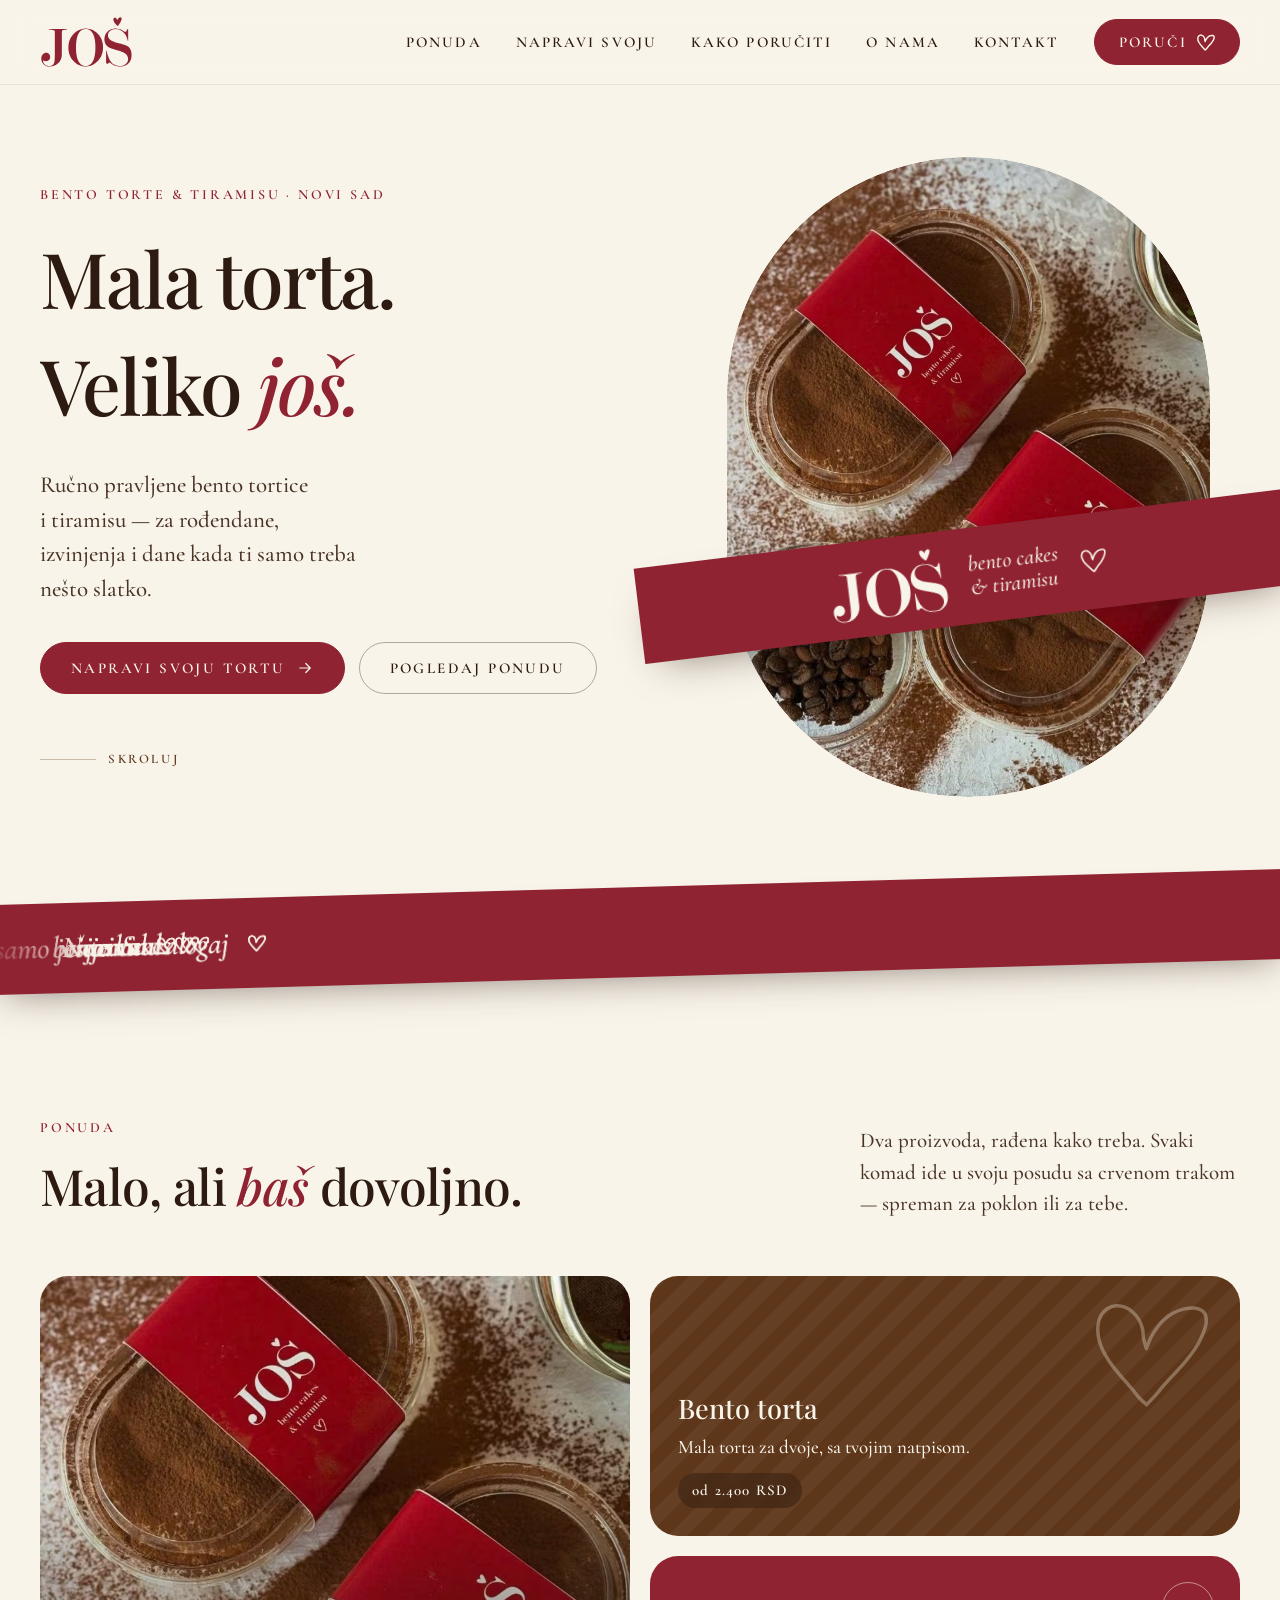
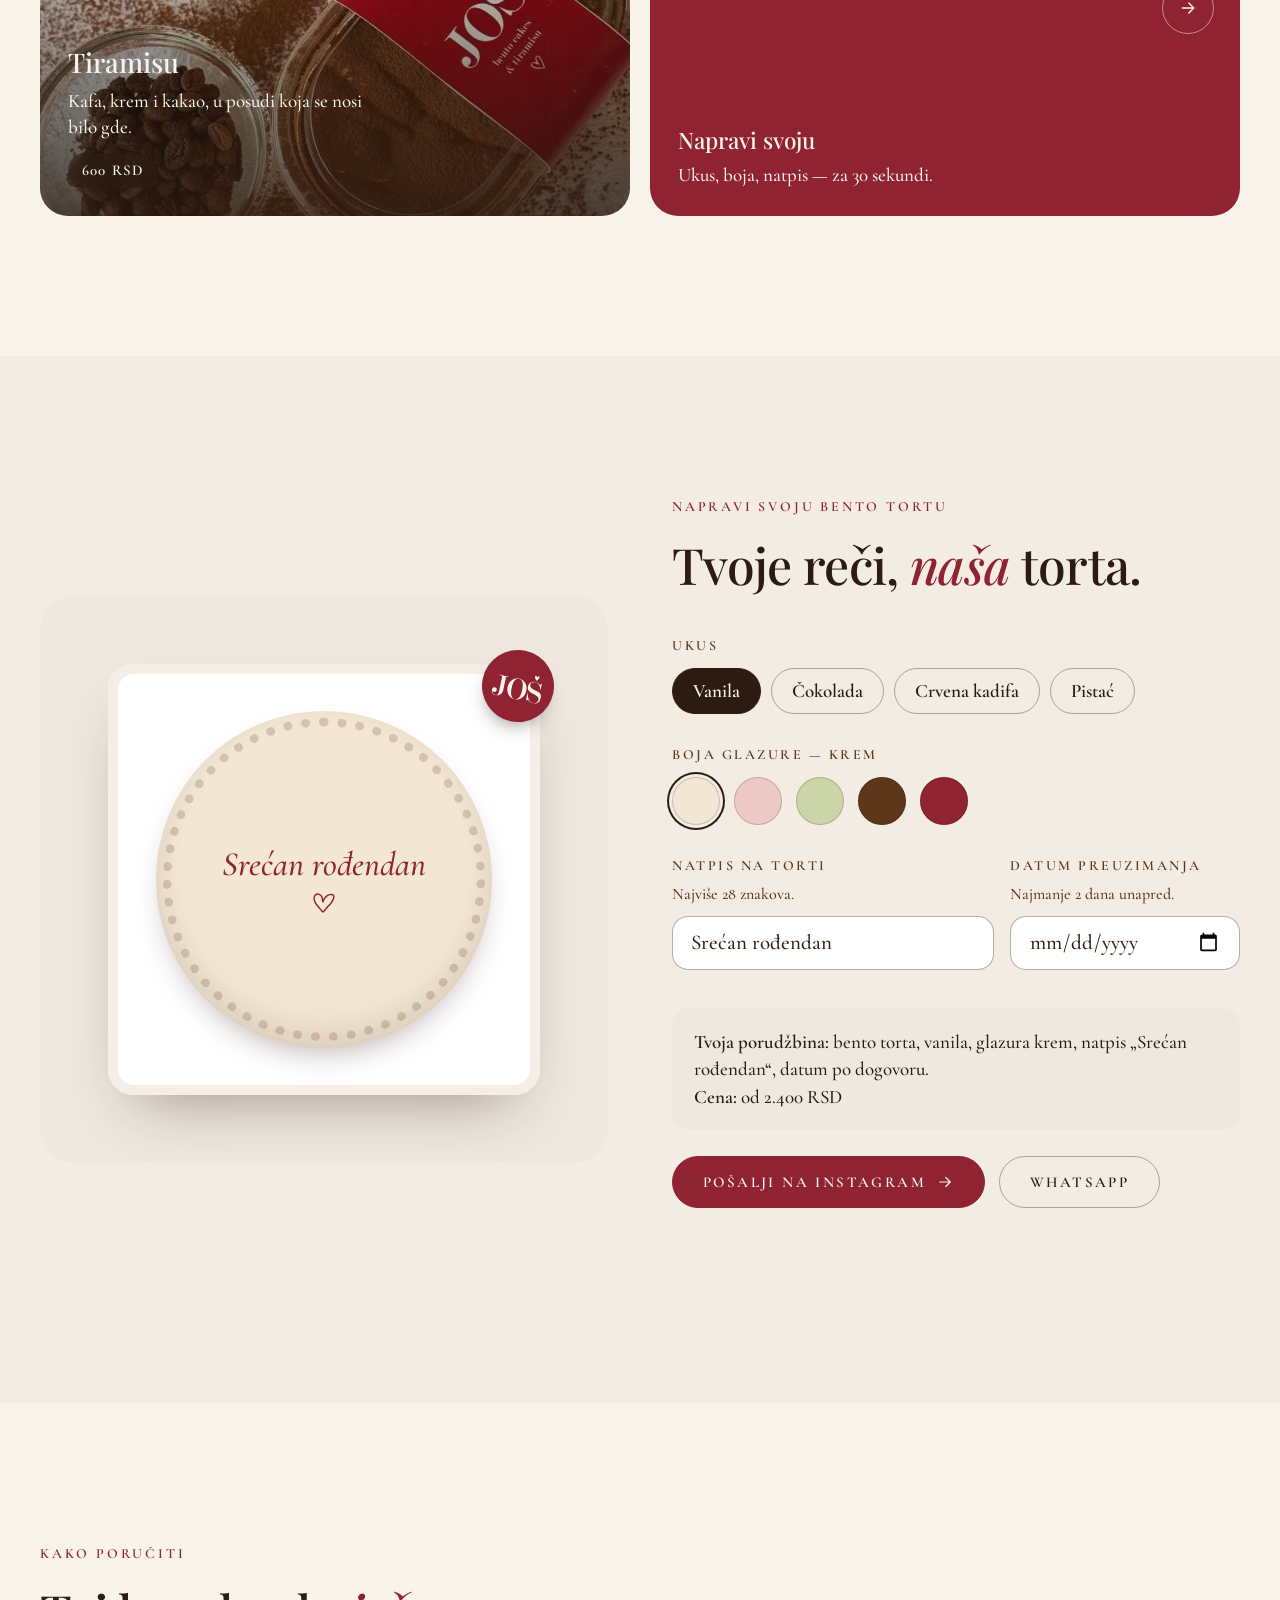
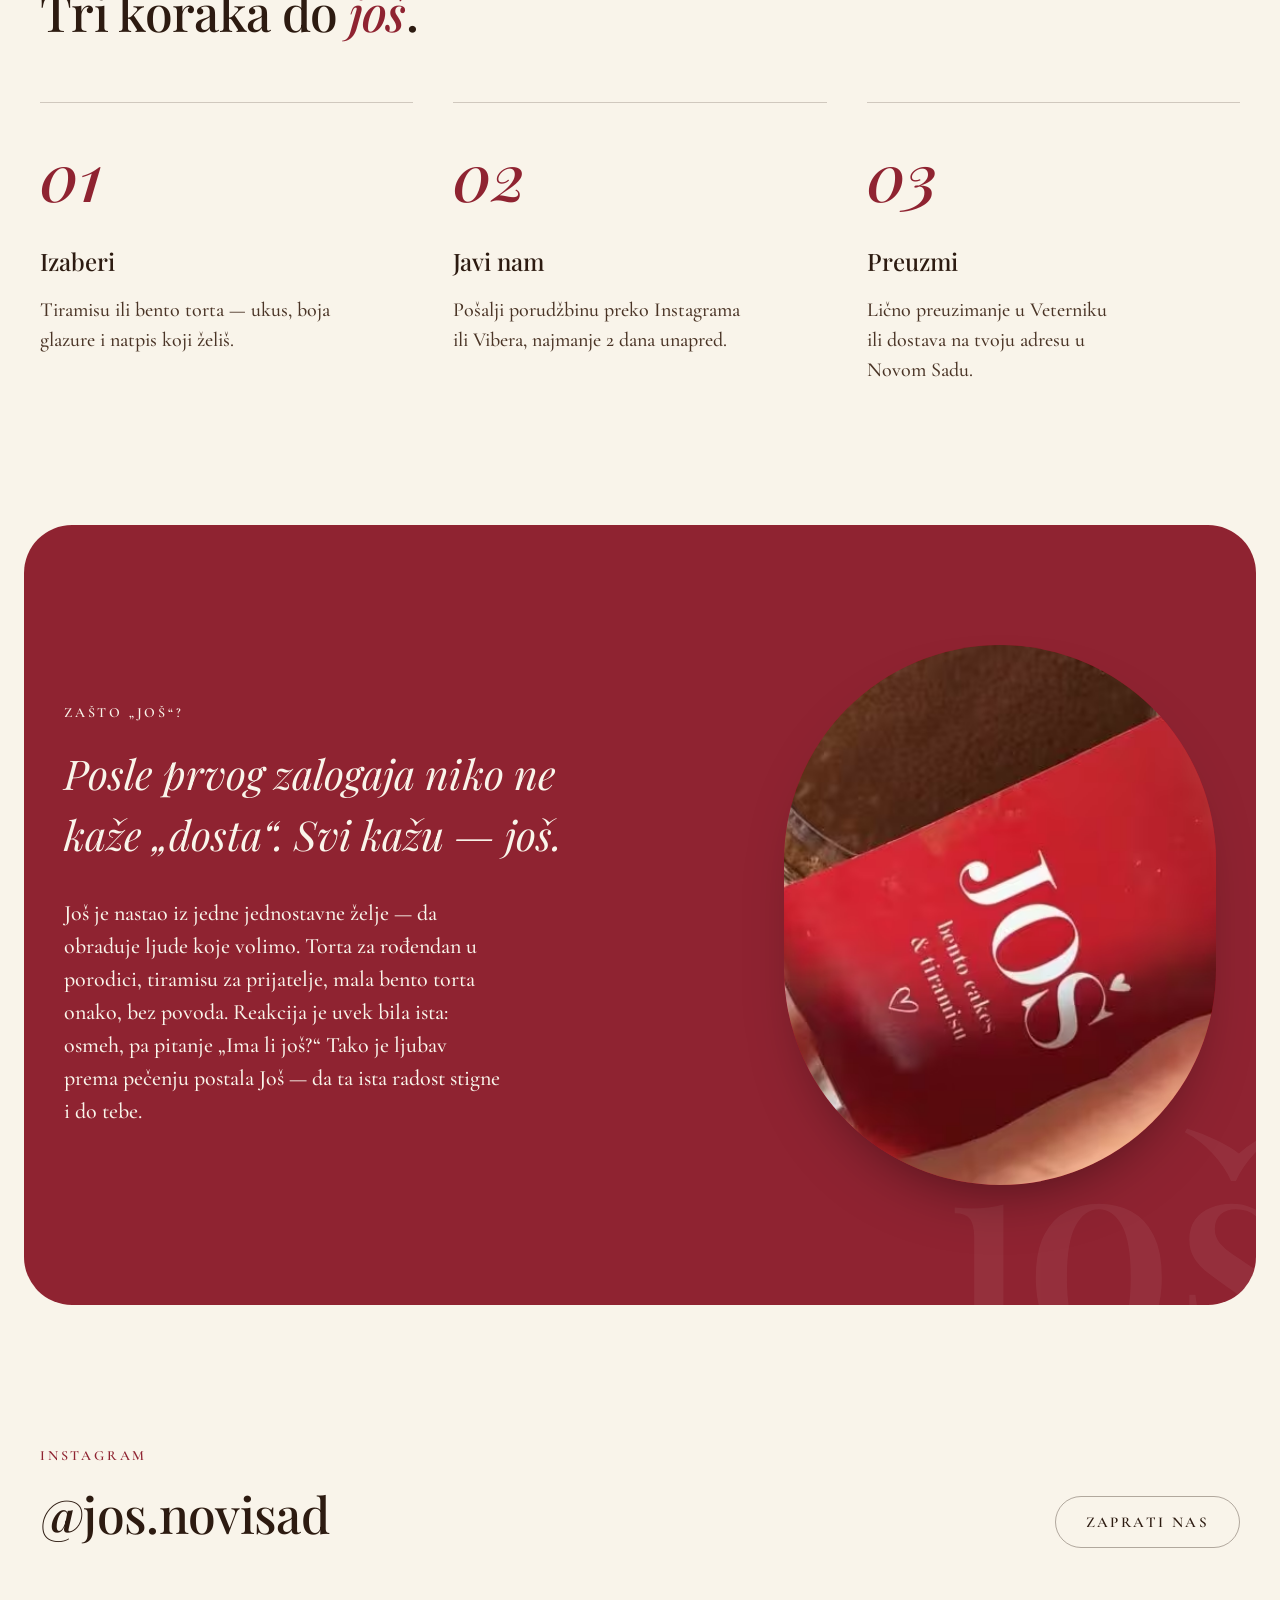
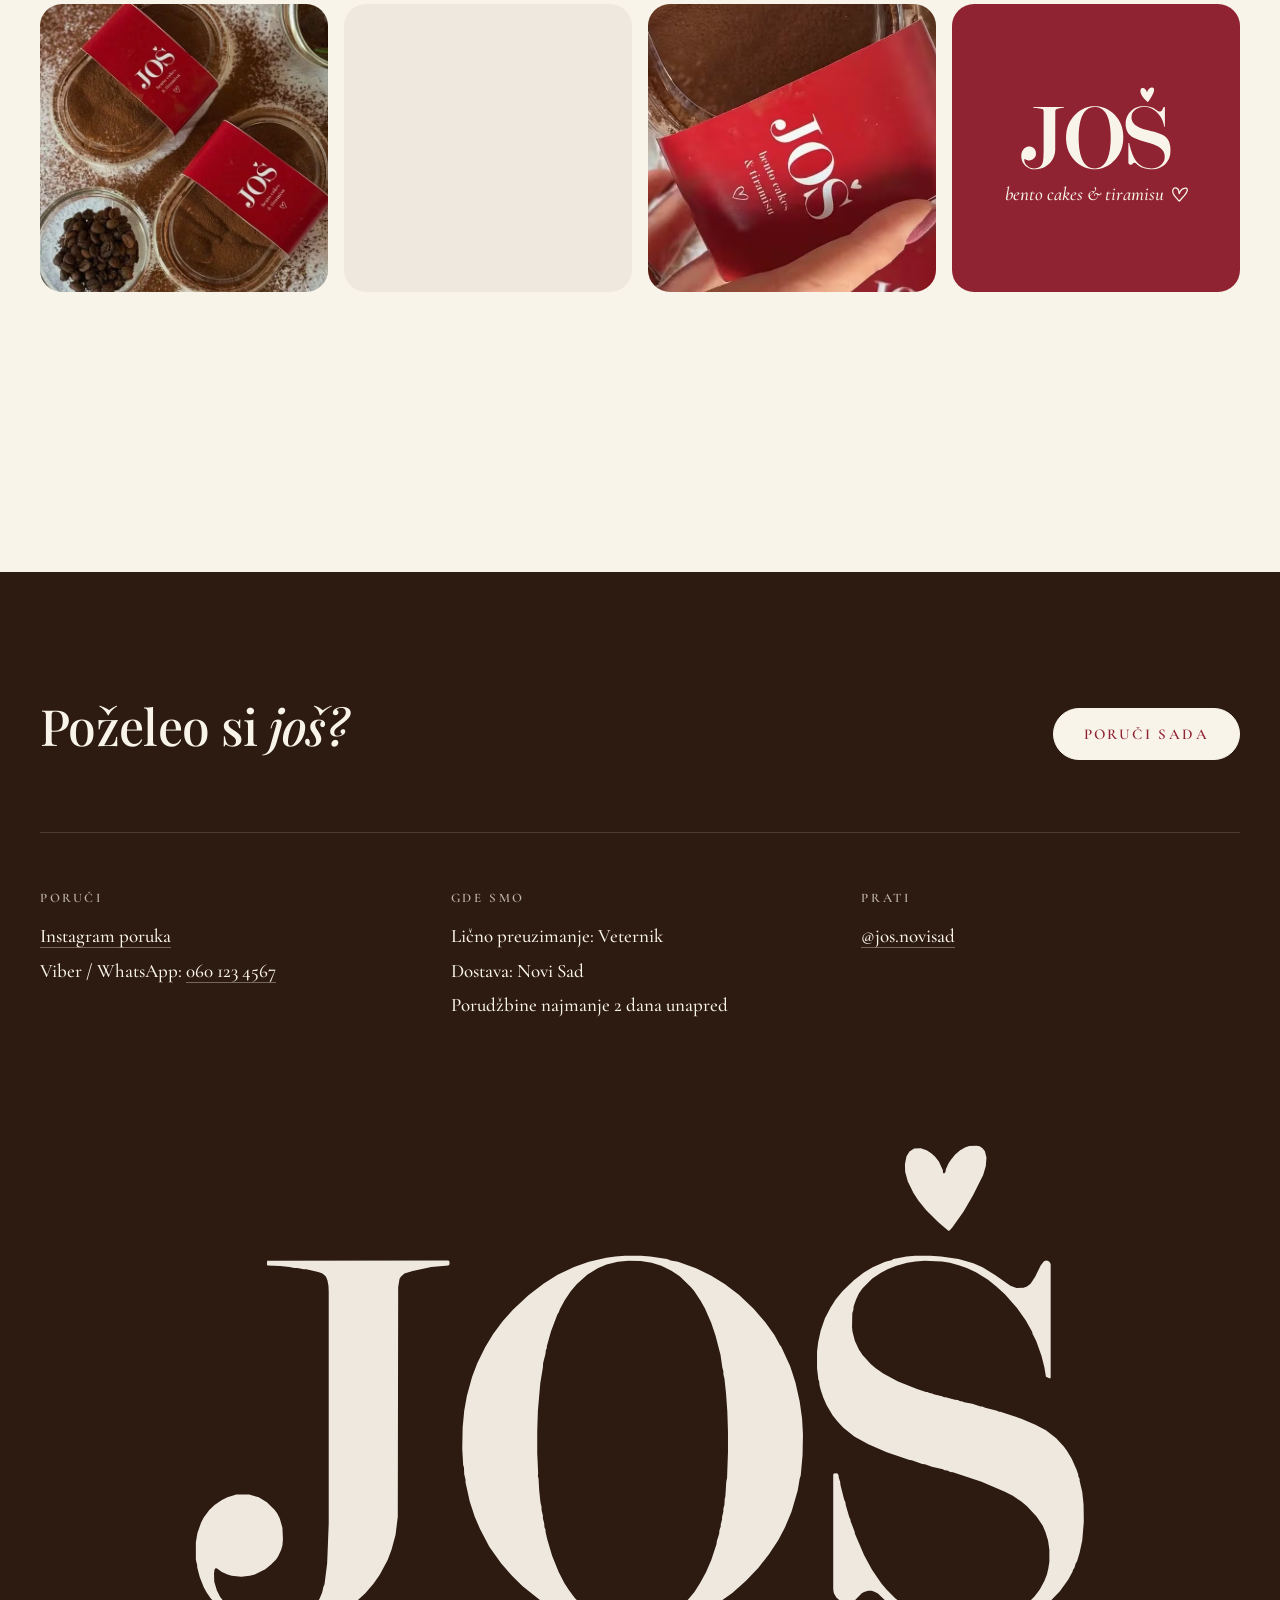
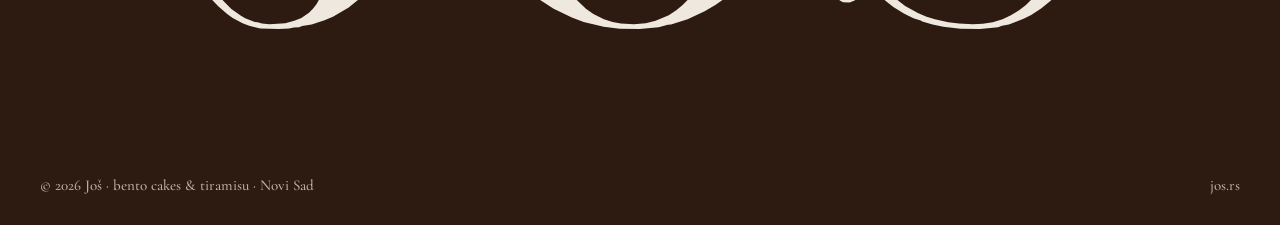
==== index.html @ a7c918ec "initial commit" ====
<!doctype html>
<html lang="sr-Latn">
<head>
<meta charset="utf-8">
<meta http-equiv="Content-Security-Policy" content="default-src 'self'; script-src 'self' 'sha256-GbF13GXVPU5G7HocwygajIL7QW5yQ5D3/kUjHyyqxYw='; style-src 'self'; img-src 'self'; font-src 'self'; connect-src 'none'; object-src 'none'; base-uri 'none'; form-action 'self'; require-trusted-types-for 'script'">
<meta name="viewport" content="width=device-width, initial-scale=1">
<meta name="text-scale" content="scale">
<meta name="color-scheme" content="light">
<meta name="referrer" content="strict-origin-when-cross-origin">
<title>Još — bento torte i tiramisu · Veternik, Novi Sad</title>
<meta name="description" content="Ručno pravljene bento torte sa tvojim natpisom i tiramisu u posudi sa crvenom trakom. Lično preuzimanje u Veterniku ili dostava po Novom Sadu. Poruči preko Instagrama.">
<link rel="canonical" href="https://jos.rs/">
<meta name="theme-color" content="#8F2331">

<meta property="og:type" content="website">
<meta property="og:locale" content="sr_RS">
<meta property="og:site_name" content="Još">
<meta property="og:title" content="Još — bento torte i tiramisu">
<meta property="og:description" content="Mala torta. Veliko još. Bento torte sa tvojim natpisom i tiramisu, Veternik i Novi Sad.">
<meta property="og:url" content="https://jos.rs/">
<meta property="og:image" content="https://jos.rs/img/og.jpg">
<meta property="og:image:width" content="1200">
<meta property="og:image:height" content="630">
<meta property="og:image:alt" content="Dva tiramisua u providnim posudama sa crvenom Još trakom, posuti kakaom">
<meta name="twitter:card" content="summary_large_image">

<link rel="icon" href="favicon.svg" type="image/svg+xml">
<link rel="apple-touch-icon" href="img/apple-touch-icon.png">

<link rel="preload" href="fonts/playfair-display-normal-latin.woff2" as="font" type="font/woff2" crossorigin>
<link rel="preload" href="fonts/cormorant-garamond-normal-latin.woff2" as="font" type="font/woff2" crossorigin>
<link rel="stylesheet" href="css/style.css">

<script>
  // Show the intro on the first visit and again once 15 minutes have passed since it was last shown;
  // skip it entirely when the user prefers reduced motion.
  document.documentElement.classList.add('js');
  try {
    const storageKey = 'jos-intro-shown-at';
    const replayAfter = 15 * 60 * 1000;
    const lastShown = Number(localStorage.getItem(storageKey)) || 0;
    if (Date.now() - lastShown > replayAfter && !matchMedia('(prefers-reduced-motion: reduce)').matches) {
      document.documentElement.classList.add('intro');
      localStorage.setItem(storageKey, String(Date.now()));
    }
  } catch (e) {}
</script>
<script src="js/main.js" type="module"></script>

<script type="application/ld+json">
{
  "@context": "https://schema.org",
  "@type": "Bakery",
  "@id": "https://jos.rs/#jos",
  "name": "Još",
  "alternateName": "Još — bento cakes & tiramisu",
  "description": "Ručno pravljene bento torte i tiramisu. Lično preuzimanje u Veterniku ili dostava po Novom Sadu.",
  "url": "https://jos.rs/",
  "logo": "https://jos.rs/img/apple-touch-icon.png",
  "image": "https://jos.rs/img/og.jpg",
  "telephone": "+381601234567",
  "priceRange": "600–2400 RSD",
  "currenciesAccepted": "RSD",
  "address": {
    "@type": "PostalAddress",
    "addressLocality": "Veternik",
    "addressRegion": "Novi Sad",
    "addressCountry": "RS"
  },
  "areaServed": { "@type": "City", "name": "Novi Sad" },
  "sameAs": ["https://www.instagram.com/jos.novisad/"],
  "makesOffer": [
    {
      "@type": "Offer",
      "itemOffered": { "@type": "Product", "name": "Tiramisu" },
      "price": "600",
      "priceCurrency": "RSD"
    },
    {
      "@type": "Offer",
      "itemOffered": { "@type": "Product", "name": "Bento torta sa natpisom" },
      "priceSpecification": { "@type": "PriceSpecification", "minPrice": "2400", "priceCurrency": "RSD" }
    }
  ]
}
</script>
</head>
<body class="page">
<a class="skip-link" href="#content">Preskoči na sadržaj</a>

<svg class="sprite" width="0" height="0" aria-hidden="true" focusable="false">
  <symbol id="heart" viewBox="0 0 482 443">
    <path pathLength="1" d="M218.2 195.3 C216.4 188.8 209.7 169.2 207.2 156.4 C204.7 143.6 206.1 131.0 203.3 118.5 C200.4 106.0 196.2 93.0 189.9 81.6 C183.5 70.1 174.7 58.9 165.0 50.1 C155.4 41.3 143.6 33.4 132.0 28.9 C120.4 24.4 107.3 22.0 95.4 23.0 C83.5 24.0 70.7 28.5 60.7 35.0 C50.6 41.4 41.4 51.2 35.3 61.7 C29.2 72.1 26.0 85.4 24.0 97.8 C22.0 110.3 22.4 123.8 23.6 136.3 C24.8 148.8 27.6 161.0 31.3 172.8 C34.9 184.7 39.9 196.3 45.4 207.6 C51.0 218.9 57.7 229.9 64.7 240.7 C71.7 251.5 79.6 262.0 87.6 272.4 C95.6 282.8 104.2 293.0 112.7 303.1 C121.2 313.2 130.1 323.1 138.6 333.0 C147.2 342.9 155.8 352.6 163.9 362.3 C172.0 372.1 177.8 381.6 187.0 391.4 C196.2 401.2 213.8 416.3 219.2 421.3 C224.8 415.5 242.5 398.0 252.9 386.4 C263.3 374.8 271.7 363.1 281.6 351.6 C291.6 340.0 302.2 328.7 312.6 317.2 C323.1 305.7 333.9 294.4 344.4 282.8 C354.8 271.2 365.4 259.6 375.3 247.8 C385.2 235.9 395.0 224.0 403.8 211.6 C412.7 199.3 421.1 186.8 428.4 173.8 C435.6 160.8 442.2 147.6 447.4 133.8 C452.5 120.0 458.4 104.7 459.2 91.0 C460.0 77.4 459.2 61.5 451.9 51.8 C444.7 42.1 429.6 35.3 415.6 32.8 C401.6 30.3 383.1 33.2 368.0 36.7 C352.9 40.1 337.9 46.4 324.8 53.6 C311.6 60.8 299.9 69.8 289.1 79.7 C278.3 89.6 268.7 101.1 259.8 113.2 C250.8 125.4 242.4 138.8 235.5 152.5 C228.6 166.2 221.1 188.2 218.2 195.3"/>
  </symbol>
  <symbol id="arrow" viewBox="0 0 24 24">
    <path d="M5 12h14M13 6l6 6-6 6" fill="none" stroke="currentColor" stroke-width="1.6" stroke-linecap="round" stroke-linejoin="round"/>
  </symbol>
</svg>

<div class="splash" aria-hidden="true" data-splash>
  <span class="splash__bg"></span>
  <span class="splash__content">
    <span class="splash__logo">
      <span class="splash__letter splash__letter--j"></span>
      <span class="splash__letter splash__letter--o"></span>
      <span class="splash__letter splash__letter--s"></span>
      <span class="splash__letter splash__letter--heart"></span>
    </span>
    <span class="splash__tagline">bento cakes &amp; tiramisu <svg class="splash__heart heart" width="24" height="22"><use href="#heart"/></svg></span>
  </span>
  <span class="splash__hint">Klik za preskok</span>
</div>

<header class="header">
  <div class="header__bar">
    <div class="header__inner container">
      <a class="header__logo" href="#content"><span class="header__logo-mark logo" aria-hidden="true"></span><span class="header__logo-text visually-hidden">Još — početna</span></a>
      <button class="header__toggle icon-btn" type="button" commandfor="menu" command="toggle-popover">
        <svg class="icon-btn__icon" width="22" height="22" viewBox="0 0 24 24" aria-hidden="true"><path d="M4 8h16M4 16h16" fill="none" stroke="currentColor" stroke-width="1.6" stroke-linecap="round"/></svg>
        <span class="icon-btn__label visually-hidden">Meni</span>
      </button>
      <nav class="header__nav" id="menu" popover>
        <button class="header__close icon-btn" type="button" commandfor="menu" command="hide-popover">
          <svg class="icon-btn__icon" width="22" height="22" viewBox="0 0 24 24" aria-hidden="true"><path d="M6 6l12 12M18 6L6 18" fill="none" stroke="currentColor" stroke-width="1.6" stroke-linecap="round"/></svg>
          <span class="icon-btn__label visually-hidden">Zatvori meni</span>
        </button>
        <ul class="header__list">
          <li class="header__item"><a class="header__link" href="#ponuda">Ponuda</a></li>
          <li class="header__item"><a class="header__link" href="#napravi">Napravi svoju</a></li>
          <li class="header__item"><a class="header__link" href="#kako">Kako poručiti</a></li>
          <li class="header__item"><a class="header__link" href="#prica">O nama</a></li>
          <li class="header__item"><a class="header__link" href="#kontakt">Kontakt</a></li>
        </ul>
        <a class="header__cta btn btn--small" href="#napravi">Poruči <svg class="btn__icon heart" width="18" height="17" aria-hidden="true"><use href="#heart"/></svg></a>
      </nav>
    </div>
  </div>
</header>

<main class="main" id="content" tabindex="-1">
  <section class="hero container">
    <div class="hero__text">
      <p class="hero__eyebrow eyebrow">Bento torte &amp; tiramisu · Novi Sad</p>
      <h1 class="hero__title">
        <span class="hero__line"><span class="hero__line-inner">Mala torta.</span></span>
        <span class="hero__line"><span class="hero__line-inner">Veliko <em class="hero__accent">još.</em></span></span>
      </h1>
      <p class="hero__lead">Ručno pravljene bento tortice i tiramisu — za rođendane, izvinjenja i dane kada ti samo treba nešto slatko.</p>
      <div class="hero__actions">
        <a class="hero__btn btn" href="#napravi">Napravi svoju tortu <svg class="btn__icon btn__icon--arrow" width="18" height="18" aria-hidden="true"><use href="#arrow"/></svg></a>
        <a class="hero__btn btn btn--ghost" href="#ponuda">Pogledaj ponudu</a>
      </div>
      <div class="hero__scroll" aria-hidden="true"><i class="hero__scroll-line"></i>Skroluj</div>
    </div>
    <div class="hero__media">
      <div class="hero__photo">
        <picture class="hero__picture">
          <source type="image/avif" srcset="img/tiramisu-top-view-600.avif 600w, img/tiramisu-top-view-924.avif 924w" sizes="(width <= 62.5em) 92vw, 560px">
          <source type="image/webp" srcset="img/tiramisu-top-view-600.webp 600w, img/tiramisu-top-view-924.webp 924w" sizes="(width <= 62.5em) 92vw, 560px">
          <img class="hero__img" src="img/tiramisu-top-view-924.jpg" width="924" height="1238" fetchpriority="high" alt="Dva tiramisua u providnim posudama sa crvenom Još trakom, posuti kakaom, pored činije sa zrnima kafe">
        </picture>
      </div>
      <div class="hero__sleeve" aria-hidden="true">
        <span class="hero__sleeve-logo logo"></span>
        <span class="hero__sleeve-tag">bento cakes<br>&amp; tiramisu</span>
        <svg class="hero__sleeve-heart heart" width="26" height="24"><use href="#heart"/></svg>
      </div>
    </div>
  </section>

  <div class="marquee" aria-hidden="true">
    <div class="marquee__track">
      <span class="marquee__item"><span class="marquee__text">bento cakes</span><svg class="marquee__heart heart"><use href="#heart"/></svg></span>
      <span class="marquee__item"><span class="marquee__text">tiramisu</span><svg class="marquee__heart heart"><use href="#heart"/></svg></span>
      <span class="marquee__item"><span class="marquee__text">Novi Sad</span><svg class="marquee__heart heart"><use href="#heart"/></svg></span>
      <span class="marquee__item"><span class="marquee__text">samo još jedan zalogaj</span><svg class="marquee__heart heart"><use href="#heart"/></svg></span>
      <span class="marquee__item"><span class="marquee__text">jos.rs</span><svg class="marquee__heart heart"><use href="#heart"/></svg></span>
      <span class="marquee__item"><span class="marquee__text">bento cakes</span><svg class="marquee__heart heart"><use href="#heart"/></svg></span>
      <span class="marquee__item"><span class="marquee__text">tiramisu</span><svg class="marquee__heart heart"><use href="#heart"/></svg></span>
      <span class="marquee__item"><span class="marquee__text">Novi Sad</span><svg class="marquee__heart heart"><use href="#heart"/></svg></span>
      <span class="marquee__item"><span class="marquee__text">samo još jedan zalogaj</span><svg class="marquee__heart heart"><use href="#heart"/></svg></span>
      <span class="marquee__item"><span class="marquee__text">jos.rs</span><svg class="marquee__heart heart"><use href="#heart"/></svg></span>
    </div>
  </div>

  <section class="offer section" id="ponuda">
    <div class="offer__inner container">
      <div class="offer__head section__head reveal">
        <div class="section__heading">
          <p class="section__eyebrow eyebrow">Ponuda</p>
          <h2 class="section__title title">Malo, ali <em class="title__accent">baš</em> dovoljno.</h2>
        </div>
        <p class="section__intro">Dva proizvoda, rađena kako treba. Svaki komad ide u svoju posudu sa crvenom trakom — spreman za poklon ili za tebe.</p>
      </div>
      <ul class="offer__grid" role="list">
        <li class="offer__tile offer__tile--big offer__tile--photo reveal">
          <picture class="offer__picture">
            <source type="image/avif" srcset="img/tiramisu-top-view-600.avif 600w, img/tiramisu-top-view-924.avif 924w" sizes="(width <= 62.5em) 92vw, 620px">
            <source type="image/webp" srcset="img/tiramisu-top-view-600.webp 600w, img/tiramisu-top-view-924.webp 924w" sizes="(width <= 62.5em) 92vw, 620px">
            <img class="offer__img" src="img/tiramisu-top-view-600.jpg" width="600" height="804" loading="lazy" alt="">
          </picture>
          <h3 class="offer__title">Tiramisu</h3>
          <p class="offer__text">Kafa, krem i kakao, u posudi koja se nosi bilo gde.</p>
          <p class="offer__price"><span class="offer__price-label visually-hidden">Cena: </span>600 RSD</p>
        </li>
        <li class="offer__tile offer__tile--wide offer__tile--cocoa reveal">
          <svg class="offer__deco" aria-hidden="true"><use href="#heart"/></svg>
          <h3 class="offer__title">Bento torta</h3>
          <p class="offer__text">Mala torta za dvoje, sa tvojim natpisom.</p>
          <p class="offer__price"><span class="offer__price-label visually-hidden">Cena: </span>od 2.400 RSD</p>
        </li>
        <li class="offer__tile offer__tile--wide offer__tile--make reveal">
          <a class="offer__link" href="#napravi">
            <span class="offer__arrow" aria-hidden="true"><svg class="offer__arrow-icon" width="20" height="20"><use href="#arrow"/></svg></span>
            <h3 class="offer__title offer__title--small">Napravi svoju</h3>
            <p class="offer__text">Ukus, boja, natpis — za 30 sekundi.</p>
          </a>
        </li>
      </ul>
    </div>
  </section>

  <section class="builder section section--tinted" id="napravi">
    <div class="builder__inner container">
      <div class="builder__stage reveal" aria-hidden="true">
        <div class="builder__box">
          <div class="builder__cake" data-cake>
            <span class="builder__piping"></span>
            <span class="builder__cake-text" data-cake-text>Srećan rođendan</span>
            <svg class="builder__cake-heart heart"><use href="#heart"/></svg>
          </div>
          <span class="builder__sticker"><span class="builder__sticker-logo logo"></span></span>
        </div>
      </div>
      <form class="builder__form" data-builder>
        <p class="builder__eyebrow eyebrow">Napravi svoju bento tortu</p>
        <h2 class="builder__title title">Tvoje reči, <em class="title__accent">naša</em> torta.</h2>

        <fieldset class="builder__field">
          <legend class="builder__label">Ukus</legend>
          <div class="builder__chips">
            <label class="builder__chip" for="flavor-1"><input class="builder__chip-input" id="flavor-1" type="radio" name="flavor" value="Vanila" checked><span class="builder__chip-text">Vanila</span></label>
            <label class="builder__chip" for="flavor-2"><input class="builder__chip-input" id="flavor-2" type="radio" name="flavor" value="Čokolada"><span class="builder__chip-text">Čokolada</span></label>
            <label class="builder__chip" for="flavor-3"><input class="builder__chip-input" id="flavor-3" type="radio" name="flavor" value="Crvena kadifa"><span class="builder__chip-text">Crvena kadifa</span></label>
            <label class="builder__chip" for="flavor-4"><input class="builder__chip-input" id="flavor-4" type="radio" name="flavor" value="Pistać"><span class="builder__chip-text">Pistać</span></label>
          </div>
        </fieldset>

        <fieldset class="builder__field">
          <legend class="builder__label">Boja glazure — <span class="builder__label-value" data-color-name>Krem</span></legend>
          <div class="builder__swatches">
            <label class="builder__swatch" for="glaze-cream"><input class="builder__swatch-input builder__swatch-input--cream" id="glaze-cream" type="radio" name="glaze" value="Krem" checked><span class="builder__swatch-name visually-hidden">Krem</span></label>
            <label class="builder__swatch builder__swatch--blush" for="glaze-blush"><input class="builder__swatch-input builder__swatch-input--blush" id="glaze-blush" type="radio" name="glaze" value="Puder roze"><span class="builder__swatch-name visually-hidden">Puder roze</span></label>
            <label class="builder__swatch builder__swatch--pistachio" for="glaze-pistachio"><input class="builder__swatch-input builder__swatch-input--pistachio" id="glaze-pistachio" type="radio" name="glaze" value="Pistać"><span class="builder__swatch-name visually-hidden">Pistać</span></label>
            <label class="builder__swatch builder__swatch--cocoa" for="glaze-cocoa"><input class="builder__swatch-input builder__swatch-input--cocoa" id="glaze-cocoa" type="radio" name="glaze" value="Kakao"><span class="builder__swatch-name visually-hidden">Kakao</span></label>
            <label class="builder__swatch builder__swatch--burgundy" for="glaze-burgundy"><input class="builder__swatch-input builder__swatch-input--burgundy" id="glaze-burgundy" type="radio" name="glaze" value="Još bordo"><span class="builder__swatch-name visually-hidden">Još bordo</span></label>
          </div>
        </fieldset>

        <div class="builder__row">
          <div class="builder__field builder__field--text">
            <label class="builder__label" for="inscription">Natpis na torti</label>
            <p class="builder__hint" id="inscription-hint">Najviše 28 znakova.</p>
            <input class="builder__input" id="inscription" name="inscription" type="text" maxlength="28" value="Srećan rođendan" enterkeyhint="done" aria-describedby="inscription-hint">
          </div>
          <div class="builder__field builder__field--date">
            <label class="builder__label" for="pickup-date">Datum preuzimanja</label>
            <p class="builder__hint" id="date-hint">Najmanje 2 dana unapred.</p>
            <input class="builder__input" id="pickup-date" name="pickup-date" type="date" aria-describedby="date-hint">
          </div>
        </div>

        <p class="builder__summary">
          <b class="builder__summary-label">Tvoja porudžbina:</b>
          <output class="builder__message" for="inscription pickup-date" data-message>bento torta, vanila, glazura krem, natpis „Srećan rođendan“, datum po dogovoru.</output>
          <br class="builder__break">
          <b class="builder__summary-label">Cena:</b> od 2.400 RSD
        </p>

        <div class="builder__actions">
          <a class="builder__btn btn" href="https://ig.me/m/jos.novisad" target="_blank" rel="noopener" data-send-ig>Pošalji na Instagram <svg class="btn__icon btn__icon--arrow" width="18" height="18" aria-hidden="true"><use href="#arrow"/></svg><span class="btn__note visually-hidden"> (otvara se u novom prozoru)</span></a>
          <a class="builder__btn btn btn--ghost" href="https://wa.me/381601234567" target="_blank" rel="noopener" data-send-wa>WhatsApp<span class="btn__note visually-hidden"> (otvara se u novom prozoru)</span></a>
        </div>
        <p class="builder__status" role="status" data-status></p>
      </form>
    </div>
  </section>

  <section class="steps section" id="kako">
    <div class="steps__inner container">
      <div class="steps__head section__head reveal">
        <div class="section__heading">
          <p class="section__eyebrow eyebrow">Kako poručiti</p>
          <h2 class="section__title title">Tri koraka do <em class="title__accent">još</em>.</h2>
        </div>
      </div>
      <ol class="steps__list" role="list">
        <li class="steps__item reveal">
          <span class="steps__num" aria-hidden="true">01</span>
          <h3 class="steps__title">Izaberi</h3>
          <p class="steps__text">Tiramisu ili bento torta — ukus, boja glazure i natpis koji želiš.</p>
        </li>
        <li class="steps__item reveal">
          <span class="steps__num" aria-hidden="true">02</span>
          <h3 class="steps__title">Javi nam</h3>
          <p class="steps__text">Pošalji porudžbinu preko Instagrama ili Vibera, najmanje 2 dana unapred.</p>
        </li>
        <li class="steps__item reveal">
          <span class="steps__num" aria-hidden="true">03</span>
          <h3 class="steps__title">Preuzmi</h3>
          <p class="steps__text">Lično preuzimanje u Veterniku ili dostava na tvoju adresu u Novom Sadu.</p>
        </li>
      </ol>
    </div>
  </section>

  <section class="story" id="prica">
    <span class="story__ghost" aria-hidden="true">još</span>
    <div class="story__inner container">
      <div class="story__text reveal">
        <h2 class="story__eyebrow eyebrow eyebrow--light">Zašto „Još“?</h2>
        <p class="story__quote">Posle prvog zalogaja niko ne kaže „dosta“. Svi kažu — još.</p>
        <p class="story__body">Još je nastao iz jedne jednostavne želje — da obraduje ljude koje volimo. Torta za rođendan u porodici, tiramisu za prijatelje, mala bento torta onako, bez povoda. Reakcija je uvek bila ista: osmeh, pa pitanje „Ima li još?“ Tako je ljubav prema pečenju postala Još — da ta ista radost stigne i do tebe.</p>
      </div>
      <div class="story__photo reveal">
        <picture class="story__picture">
          <source type="image/avif" srcset="img/tiramisu-in-hand.avif">
          <source type="image/webp" srcset="img/tiramisu-in-hand.webp">
          <img class="story__img" src="img/tiramisu-in-hand.jpg" width="520" height="504" loading="lazy" alt="Ruka drži tiramisu sa crvenom Još trakom">
        </picture>
      </div>
    </div>
  </section>

  <section class="insta section" id="instagram">
    <div class="insta__inner container">
      <div class="insta__head section__head reveal">
        <div class="section__heading">
          <p class="section__eyebrow eyebrow">Instagram</p>
          <h2 class="section__title title">@jos.novisad</h2>
        </div>
        <a class="insta__follow btn btn--ghost" href="https://www.instagram.com/jos.novisad/" target="_blank" rel="noopener">Zaprati nas<span class="btn__note visually-hidden"> na Instagramu (otvara se u novom prozoru)</span></a>
      </div>
      <ul class="insta__grid" role="list">
        <li class="insta__item reveal">
          <div class="insta__frame">
            <picture class="insta__picture"><source type="image/avif" srcset="img/tiramisu-top-view-600.avif"><source type="image/webp" srcset="img/tiramisu-top-view-600.webp"><img class="insta__img" src="img/tiramisu-top-view-600.jpg" width="600" height="804" loading="lazy" alt="Tiramisu posut kakaom, pogled odozgo"></picture>
          </div>
        </li>
        <li class="insta__item reveal">
          <div class="insta__frame">
            <picture class="insta__picture"><source type="image/avif" srcset="img/packaging-sleeves.avif"><source type="image/webp" srcset="img/packaging-sleeves.webp"><img class="insta__img" src="img/packaging-sleeves.jpg" width="414" height="355" loading="lazy" alt="Dve crvene Još trake na pakovanjima"></picture>
          </div>
        </li>
        <li class="insta__item reveal">
          <div class="insta__frame">
            <picture class="insta__picture"><source type="image/avif" srcset="img/tiramisu-in-hand.avif"><source type="image/webp" srcset="img/tiramisu-in-hand.webp"><img class="insta__img" src="img/tiramisu-in-hand.jpg" width="520" height="504" loading="lazy" alt="Tiramisu u ruci"></picture>
          </div>
        </li>
        <li class="insta__item reveal" aria-hidden="true">
          <div class="insta__frame insta__frame--brand">
            <span class="insta__logo logo"></span>
            <span class="insta__tag">bento cakes &amp; tiramisu <svg class="insta__heart heart" width="16" height="15"><use href="#heart"/></svg></span>
          </div>
        </li>
      </ul>
    </div>
  </section>
</main>

<footer class="footer" id="kontakt">
  <div class="footer__inner container">
    <div class="footer__top">
      <h2 class="footer__title title">Poželeo si <em class="footer__accent">još?</em></h2>
      <a class="footer__cta btn btn--light" href="#napravi">Poruči sada</a>
    </div>
    <div class="footer__cols">
      <div class="footer__col">
        <h3 class="footer__heading">Poruči</h3>
        <p class="footer__text"><a class="footer__link" href="https://ig.me/m/jos.novisad" target="_blank" rel="noopener">Instagram poruka</a></p>
        <p class="footer__text">Viber / WhatsApp: <a class="footer__link" href="tel:+381601234567">060 123 4567</a></p>
      </div>
      <div class="footer__col">
        <h3 class="footer__heading">Gde smo</h3>
        <p class="footer__text">Lično preuzimanje: Veternik</p>
        <p class="footer__text">Dostava: Novi Sad</p>
        <p class="footer__text">Porudžbine najmanje 2 dana unapred</p>
      </div>
      <div class="footer__col">
        <h3 class="footer__heading">Prati</h3>
        <p class="footer__text"><a class="footer__link" href="https://www.instagram.com/jos.novisad/" target="_blank" rel="noopener">@jos.novisad</a></p>
      </div>
    </div>
  </div>
  <div class="footer__giant" aria-hidden="true"><span class="footer__giant-logo logo"></span></div>
  <div class="footer__legal container">
    <span class="footer__legal-text">© 2026 Još · bento cakes &amp; tiramisu · Novi Sad</span>
    <span class="footer__legal-text">jos.rs</span>
  </div>
</footer>
</body>
</html>
---- css/style.css ----
/* ==========================================================================
   Još — bento cakes & tiramisu
   ========================================================================== */


/* ---------- fonts (self-hosted, latin + latin-ext) ---------- */

/* latin-ext */
@font-face {
  font-family: 'Cormorant Garamond';
  font-style: italic;
  font-weight: 400 600;
  font-display: swap;
  src: url(../fonts/cormorant-garamond-italic-latin-ext.woff2) format('woff2');
  unicode-range: U+0100-02BA, U+02BD-02C5, U+02C7-02CC, U+02CE-02D7, U+02DD-02FF, U+0304, U+0308, U+0329, U+1D00-1DBF, U+1E00-1E9F, U+1EF2-1EFF, U+2020, U+20A0-20AB, U+20AD-20C4, U+2113, U+2C60-2C7F, U+A720-A7FF;
}
/* latin */
@font-face {
  font-family: 'Cormorant Garamond';
  font-style: italic;
  font-weight: 400 600;
  font-display: swap;
  src: url(../fonts/cormorant-garamond-italic-latin.woff2) format('woff2');
  unicode-range: U+0000-00FF, U+0131, U+0152-0153, U+02BB-02BC, U+02C6, U+02DA, U+02DC, U+0304, U+0308, U+0329, U+2000-206F, U+20AC, U+2122, U+2191, U+2193, U+2212, U+2215, U+FEFF, U+FFFD;
}
/* latin-ext */
@font-face {
  font-family: 'Cormorant Garamond';
  font-style: normal;
  font-weight: 400 600;
  font-display: swap;
  src: url(../fonts/cormorant-garamond-normal-latin-ext.woff2) format('woff2');
  unicode-range: U+0100-02BA, U+02BD-02C5, U+02C7-02CC, U+02CE-02D7, U+02DD-02FF, U+0304, U+0308, U+0329, U+1D00-1DBF, U+1E00-1E9F, U+1EF2-1EFF, U+2020, U+20A0-20AB, U+20AD-20C4, U+2113, U+2C60-2C7F, U+A720-A7FF;
}
/* latin */
@font-face {
  font-family: 'Cormorant Garamond';
  font-style: normal;
  font-weight: 400 600;
  font-display: swap;
  src: url(../fonts/cormorant-garamond-normal-latin.woff2) format('woff2');
  unicode-range: U+0000-00FF, U+0131, U+0152-0153, U+02BB-02BC, U+02C6, U+02DA, U+02DC, U+0304, U+0308, U+0329, U+2000-206F, U+20AC, U+2122, U+2191, U+2193, U+2212, U+2215, U+FEFF, U+FFFD;
}
/* latin-ext */
@font-face {
  font-family: 'Playfair Display';
  font-style: italic;
  font-weight: 400 600;
  font-display: swap;
  src: url(../fonts/playfair-display-italic-latin-ext.woff2) format('woff2');
  unicode-range: U+0100-02BA, U+02BD-02C5, U+02C7-02CC, U+02CE-02D7, U+02DD-02FF, U+0304, U+0308, U+0329, U+1D00-1DBF, U+1E00-1E9F, U+1EF2-1EFF, U+2020, U+20A0-20AB, U+20AD-20C4, U+2113, U+2C60-2C7F, U+A720-A7FF;
}
/* latin */
@font-face {
  font-family: 'Playfair Display';
  font-style: italic;
  font-weight: 400 600;
  font-display: swap;
  src: url(../fonts/playfair-display-italic-latin.woff2) format('woff2');
  unicode-range: U+0000-00FF, U+0131, U+0152-0153, U+02BB-02BC, U+02C6, U+02DA, U+02DC, U+0304, U+0308, U+0329, U+2000-206F, U+20AC, U+2122, U+2191, U+2193, U+2212, U+2215, U+FEFF, U+FFFD;
}
/* latin-ext */
@font-face {
  font-family: 'Playfair Display';
  font-style: normal;
  font-weight: 400 600;
  font-display: swap;
  src: url(../fonts/playfair-display-normal-latin-ext.woff2) format('woff2');
  unicode-range: U+0100-02BA, U+02BD-02C5, U+02C7-02CC, U+02CE-02D7, U+02DD-02FF, U+0304, U+0308, U+0329, U+1D00-1DBF, U+1E00-1E9F, U+1EF2-1EFF, U+2020, U+20A0-20AB, U+20AD-20C4, U+2113, U+2C60-2C7F, U+A720-A7FF;
}
/* latin */
@font-face {
  font-family: 'Playfair Display';
  font-style: normal;
  font-weight: 400 600;
  font-display: swap;
  src: url(../fonts/playfair-display-normal-latin.woff2) format('woff2');
  unicode-range: U+0000-00FF, U+0131, U+0152-0153, U+02BB-02BC, U+02C6, U+02DA, U+02DC, U+0304, U+0308, U+0329, U+2000-206F, U+20AC, U+2122, U+2191, U+2193, U+2212, U+2215, U+FEFF, U+FFFD;
}
/* ==========================================================================
   Cascade layers: explicit priority instead of specificity battles.
   (Block/element/modifier names follow BEM by project convention.)
   ========================================================================== */

@layer reset, base, layout, components, utilities;

/* ---------- reset ---------- */

@layer reset {
  :where(*, *::before, *::after) { box-sizing: border-box; }

  :where(body, h1, h2, h3, p, ul, ol, figure, fieldset) { margin: 0; }
  :where(ul, ol)[role="list"] { padding: 0; list-style: none; }
  :where(fieldset) { padding: 0; border: 0; min-inline-size: 0; }
  :where(img, svg, picture) { display: block; max-inline-size: 100%; }
  :where(img) { block-size: auto; }
  :where(button, input) { font: inherit; color: inherit; }
}

/* ---------- base: tokens and document defaults ---------- */

@layer base {
  :root {
    /* Tier 1: palette */
    --color-burgundy: #8F2331;
    --color-red: #B3142A;
    --color-cream: #F9F4EA;
    --color-linen: #EFE8DF;
    --color-sand: #F3ECE2;
    --color-cocoa: #5E3619;
    --color-espresso: #2D1B11;
    --color-brown: #4A3426;
    --color-paper: #F4EEE6;
    --color-white: #fff;

    --glaze-cream: #F3E6D3;
    --glaze-blush: #EDC9C6;
    --glaze-pistachio: #CBD5A8;

    /* Tier 2: semantic */
    --color-accent: var(--color-burgundy);
    --color-accent-hover: var(--color-red);
    --color-text: var(--color-espresso);
    --color-text-muted: var(--color-brown);
    --color-surface: var(--color-cream);
    --color-line: color-mix(in oklab, var(--color-espresso) 20%, transparent);
    --color-line-strong: color-mix(in oklab, var(--color-espresso) 35%, transparent);
    --shadow-soft: 0 18px 40px -20px color-mix(in oklab, var(--color-espresso) 55%, transparent);

    --font-display: 'Playfair Display', Georgia, 'Times New Roman', serif;
    --font-body: 'Cormorant Garamond', Georgia, 'Times New Roman', serif;

    --radius-pill: 999px;
    --header-height: 84px;

    --ease: cubic-bezier(.2, .7, .2, 1);
    --ease-io: cubic-bezier(.7, 0, .25, 1);
    /* Delay for the hero entrance animations; extended while the intro plays. */
    --intro-delay: .1s;

    color-scheme: light;
    accent-color: var(--color-accent);
  }

  html.intro { --intro-delay: 1.75s; }

  html {
    scroll-padding-block-start: calc(var(--header-height) + 12px);
    -webkit-text-size-adjust: 100%;
    text-size-adjust: 100%;
  }

  @media (prefers-reduced-motion: no-preference) {
    html { scroll-behavior: smooth; }
  }

  body {
    background: var(--color-surface);
    color: var(--color-text);
    font-family: var(--font-body);
    font-weight: 500;
    font-size: 1.25rem;
    line-height: 1.5;
    font-size-adjust: from-font;
    overflow-x: clip;
  }

  :where(p, li) { text-wrap: pretty; }
  :where(h1, h2, h3) { text-wrap: balance; }

  :where(a) {
    color: var(--color-accent);
    &:hover { color: var(--color-accent-hover); }
  }

  :where(a, button, input, label, [tabindex]):focus-visible {
    outline: 3px solid var(--color-accent);
    outline-offset: 3px;
  }

  @media (width <= 45em) {
    :root { --header-height: 68px; }
  }
}

/* ---------- layout ---------- */

@layer layout {
  .container {
    inline-size: 100%;
    max-inline-size: 1280px;
    margin-inline: auto;
    padding-inline: 40px;

    @media (width <= 45em) { padding-inline: 20px; }
  }

  /* The marquee, the photo sleeve and the background word bleed past the edges on purpose; clip them
     here so phones get no horizontal scroll (overflow on body is not reliably propagated). */
  .main {
    overflow-x: clip;
    &:focus { outline: none; }
  }

  .section {
    padding-block: 140px;
    @media (width <= 45em) { padding-block: 96px; }
  }
  .section--tinted { background: var(--color-sand); }

  .section__head {
    display: flex;
    justify-content: space-between;
    align-items: flex-end;
    flex-wrap: wrap;
    gap: 32px;
    margin-block-end: 56px;
  }
  .section__title { margin-block-start: 14px; }
  .section__intro { max-inline-size: 38ch; font-size: 1.3125rem; color: var(--color-text-muted); }
}

/* ---------- components ---------- */

@layer components {

  /* ----- sprite ----- */

  .sprite { position: absolute; inline-size: 0; block-size: 0; overflow: hidden; }

  /* ----- skip-link ----- */

  .skip-link {
    position: fixed;
    inset-block-start: 12px;
    inset-inline-start: 12px;
    z-index: 200;
    padding: 12px 20px;
    border-radius: var(--radius-pill);
    background: var(--color-espresso);
    color: var(--color-cream);
    font-weight: 600;
    text-decoration: none;
    translate: 0 -200%;
    transition: translate .2s var(--ease);

    &:focus { translate: 0 0; color: var(--color-cream); }
  }

  /* ----- logo ("JOŠ" mark as a mask, colour = currentColor) ----- */

  .logo {
    display: block;
    flex: none;
    aspect-ratio: 680 / 374;
    background-color: currentColor;
    mask: url(../img/logo.svg) center / contain no-repeat;

    /* Forced colours strip backgrounds, which would make a mask-based logo vanish. */
    @media (forced-colors: active) {
      forced-color-adjust: none;
      background-color: CanvasText;
    }
  }

  /* ----- heart (hand-drawn heart) ----- */

  .heart {
    flex: none;
    fill: none;
    stroke: currentColor;
    stroke-width: 38px;
    stroke-linecap: round;
    stroke-linejoin: round;
    overflow: visible;
  }

  /* ----- eyebrow ----- */

  .eyebrow {
    display: flex;
    align-items: center;
    gap: 10px;
    font-family: var(--font-body);
    font-weight: 600;
    font-size: .875rem;
    line-height: 1.5;
    letter-spacing: .2em;
    text-transform: uppercase;
    color: var(--color-accent);
  }
  .eyebrow--light { color: var(--color-cream); }

  /* ----- title ----- */

  .title {
    font-family: var(--font-display);
    font-weight: 500;
    font-size: clamp(2.5rem, 1.6rem + 3.2vw, 4.5rem);
    line-height: 1.02;
    letter-spacing: -.01em;
  }
  .title__accent { color: var(--color-accent); font-style: italic; }

  /* ----- btn ----- */

  .btn {
    --btn-bg: var(--color-accent);
    --btn-border: var(--color-accent);
    --btn-text: var(--color-cream);
    display: inline-flex;
    align-items: center;
    justify-content: center;
    gap: 10px;
    min-block-size: 52px;
    padding-inline: 30px;
    border: 1px solid var(--btn-border);
    border-radius: var(--radius-pill);
    background: var(--btn-bg);
    color: var(--btn-text);
    font-family: var(--font-body);
    font-weight: 600;
    font-size: .9375rem;
    letter-spacing: .16em;
    text-transform: uppercase;
    text-decoration: none;
    cursor: pointer;
    translate: 0;
    transition: background-color .3s var(--ease), border-color .3s var(--ease), color .3s var(--ease), translate .3s var(--ease), box-shadow .3s var(--ease);

    &:hover {
      --btn-bg: var(--color-accent-hover);
      --btn-border: var(--color-accent-hover);
      color: var(--btn-text);
      translate: 0 -2px;
      box-shadow: 0 10px 24px -12px color-mix(in oklab, var(--color-accent) 70%, transparent);
    }
  }

  .btn__icon {
    translate: 0;
    transition: translate .35s var(--ease);
  }
  .btn:hover .btn__icon--arrow { translate: 4px 0; }

  .btn--small { min-block-size: 46px; padding-inline: 24px; }

  .btn--ghost {
    --btn-bg: transparent;
    --btn-border: var(--color-line-strong);
    --btn-text: var(--color-text);

    &:hover {
      --btn-bg: var(--color-espresso);
      --btn-border: var(--color-espresso);
      --btn-text: var(--color-cream);
    }
  }

  .btn--light {
    --btn-bg: var(--color-cream);
    --btn-border: var(--color-cream);
    --btn-text: var(--color-accent);

    &:hover { --btn-bg: var(--color-white); --btn-border: var(--color-white); }
    &:focus-visible { outline-color: var(--color-cream); }
  }

  /* ----- icon-btn ----- */

  .icon-btn {
    display: inline-flex;
    align-items: center;
    justify-content: center;
    inline-size: 48px;
    block-size: 48px;
    padding: 0;
    border: 1px solid var(--color-line);
    border-radius: var(--radius-pill);
    background: var(--color-cream);
    color: var(--color-text);
    cursor: pointer;
    transition: background-color .3s var(--ease), color .3s var(--ease);

    &:hover { background: var(--color-espresso); color: var(--color-cream); }
  }

  /* ----- header ----- */

  .header {
    position: sticky;
    inset-block-start: 0;
    z-index: 20;
    /* Lets descendants react when the header is actually stuck (progressive enhancement). */
    container: header / scroll-state;
  }

  .header__bar {
    background: color-mix(in oklab, var(--color-cream) 85%, transparent);
    backdrop-filter: blur(14px);
    border-block-end: 1px solid color-mix(in oklab, var(--color-espresso) 8%, transparent);
    transition: box-shadow .3s var(--ease), background-color .3s var(--ease);
  }

  @container header scroll-state(stuck: top) {
    .header__bar {
      background: color-mix(in oklab, var(--color-cream) 94%, transparent);
      box-shadow: 0 10px 30px -18px color-mix(in oklab, var(--color-espresso) 45%, transparent);
    }
  }

  .header__inner {
    display: flex;
    align-items: center;
    justify-content: space-between;
    gap: 24px;
    min-block-size: var(--header-height);
  }

  .header__logo { display: flex; padding-block: 6px; color: var(--color-accent); }
  .header__logo-mark { inline-size: 92px; }

  /* On wide screens the menu is a plain row of links; on smaller screens it becomes a popover. */
  .header__nav {
    position: static;
    inset: auto;
    display: flex;
    align-items: center;
    gap: 34px;
    inline-size: auto;
    block-size: auto;
    margin: 0;
    padding: 0;
    border: 0;
    background: transparent;
    color: inherit;
    overflow: visible;
  }

  .header__list {
    display: flex;
    gap: 34px;
    margin: 0;
    padding: 0;
    list-style: none;
  }

  .header__link {
    position: relative;
    display: inline-block;
    padding-block: 10px;
    color: var(--color-text);
    font-weight: 600;
    font-size: .9375rem;
    letter-spacing: .14em;
    text-transform: uppercase;
    text-decoration: none;

    &::after {
      content: "";
      position: absolute;
      inset-inline: 0;
      inset-block-end: 4px;
      block-size: 1px;
      background: var(--color-accent);
      scale: 0 1;
      transform-origin: right;
      transition: scale .4s var(--ease);
    }

    &:hover {
      color: var(--color-accent);
      &::after { scale: 1 1; transform-origin: left; }
    }
  }

  .header__toggle,
  .header__close { display: none; }

  @media (width <= 62.5em) {
    .header__nav,
    .header__list { flex-wrap: wrap; gap: 4px 18px; }
    .header__cta { display: none; }
  }

  /* Popover menu on smaller screens, with entry and exit transitions. */
  @supports selector(:popover-open) {
    @media (width <= 62.5em) {
      .header__toggle { display: inline-flex; }

      .header__nav {
        position: fixed;
        inset: 0;
        inline-size: auto;
        block-size: auto;
        max-inline-size: none;
        max-block-size: none;
        flex-direction: column;
        align-items: flex-start;
        justify-content: flex-start;
        gap: 40px;
        padding-block: 96px 40px;
        padding-inline: max(24px, (100% - 1280px) / 2 + 40px);
        background: var(--color-cream);
        color: var(--color-text);
        overflow-y: auto;
        /* Keep scroll gestures inside the menu instead of chaining to the page below. */
        overscroll-behavior: contain;
        opacity: 0;
        translate: 0 -16px;
        transition-property: opacity, translate, display, overlay;
        transition-duration: .3s;
        transition-timing-function: var(--ease);
        transition-behavior: allow-discrete;

        &:not(:popover-open) { display: none; }

        &:popover-open {
          display: flex;
          opacity: 1;
          translate: 0 0;

          @starting-style {
            opacity: 0;
            translate: 0 -16px;
          }
        }

        &::backdrop { background: transparent; }

        @media (prefers-reduced-motion: reduce) {
          translate: 0;
          transition-duration: .1s;
        }
      }

      .header__close {
        display: inline-flex;
        position: absolute;
        inset-block-start: 18px;
        inset-inline-end: 40px;

        @media (width <= 45em) { inset-block-start: 10px; inset-inline-end: 20px; }
      }

      .header__list { flex-direction: column; gap: 4px; }

      .header__link {
        padding-block: 8px;
        font-family: var(--font-display);
        font-weight: 500;
        font-size: 2.25rem;
        letter-spacing: 0;
        text-transform: none;

        &::after { inset-block-end: 6px; }
      }

      .header__cta { display: inline-flex; min-block-size: 52px; }
    }
  }

  /* ----- hero ----- */

  .hero {
    display: grid;
    grid-template-columns: 1.05fr .95fr;
    gap: 56px;
    align-items: center;
    padding-block: 72px 120px;

    @media (width <= 62.5em) { grid-template-columns: 1fr; padding-block: 48px 100px; gap: 40px; }
    @media (width <= 45em) { padding-block: 40px 96px; }
  }

  .hero__title {
    margin-block: 22px 28px;
    font-family: var(--font-display);
    font-weight: 500;
    font-size: clamp(3.5rem, 1.6rem + 6vw, 7.375rem);
    line-height: .98;
    letter-spacing: -.02em;

    @media (width <= 45em) { margin-block-start: 18px; }
  }
  .hero__line { display: block; overflow: clip; padding-block-end: .06em; }
  .hero__line-inner { display: inline-block; }
  .hero__accent { font-style: italic; color: var(--color-accent); }

  .hero__lead {
    max-inline-size: 30ch;
    margin-block-end: 36px;
    font-size: 1.4375rem;
    color: var(--color-text-muted);

    @media (width <= 45em) { font-size: 1.3125rem; }
  }

  .hero__actions { display: flex; flex-wrap: wrap; gap: 14px; }

  .hero__scroll {
    display: flex;
    align-items: center;
    gap: 12px;
    margin-block-start: 56px;
    font-size: .8125rem;
    letter-spacing: .2em;
    text-transform: uppercase;
    font-weight: 600;
    color: var(--color-cocoa);
  }
  .hero__scroll-line {
    position: relative;
    display: block;
    inline-size: 56px;
    block-size: 1px;
    background: color-mix(in oklab, var(--color-cocoa) 30%, transparent);
    overflow: clip;

    &::after {
      content: "";
      position: absolute;
      inset: 0;
      background: var(--color-accent);
      translate: -100% 0;
    }
  }

  .hero__media {
    position: relative;
    block-size: 640px;

    @media (width <= 62.5em) { block-size: 520px; }
    @media (width <= 45em) { block-size: 440px; }
  }

  .hero__photo {
    position: absolute;
    inset-block: 0;
    inset-inline: 30px;
    border-radius: 300px;
    overflow: clip;
    background: var(--color-linen);

    @media (width <= 45em) { inset-inline: 12px; }
  }
  .hero__picture { block-size: 100%; }
  .hero__img { inline-size: 100%; block-size: 100%; object-fit: cover; scale: 1; }

  /* The sleeve is laid out once (absolute, static) and only animated with `translate`,
     which runs on the compositor; its tilt uses the independent `rotate` property. */
  .hero__sleeve {
    position: absolute;
    inset-inline: -60px;
    inset-block-start: 58%;
    block-size: 96px;
    display: flex;
    align-items: center;
    justify-content: center;
    gap: 22px;
    background: var(--color-accent);
    color: var(--color-cream);
    translate: 0;
    rotate: -7deg;
    box-shadow: var(--shadow-soft);

    @media (width <= 45em) { block-size: 76px; inset-inline: -30px; }
  }
  .hero__sleeve-logo {
    inline-size: 118px;
    @media (width <= 45em) { inline-size: 84px; }
  }
  .hero__sleeve-tag {
    font-style: italic;
    font-size: 1.375rem;
    line-height: 1.1;
    @media (width <= 45em) { font-size: 1.0625rem; }
  }
  .hero__sleeve-heart { stroke-width: 30px; }

  /* ----- marquee (CSS only) -----
     Each item sits in a fixed-width slot and travels with `translate` (compositor-only) from just
     past the right edge to just past the left edge. A negative, index-based delay spaces the items
     evenly, so the loop has no gap. Without permission for motion the items sit in a static row. */

  .marquee {
    margin-block-start: -30px;
    margin-inline: -20px;
    padding-block: 22px;
    background: var(--color-accent);
    color: var(--color-cream);
    rotate: -1.6deg;
    box-shadow: 0 20px 40px -24px color-mix(in oklab, var(--color-espresso) 60%, transparent);
    user-select: none;
  }

  .marquee__track {
    --marquee-item-width: 300px;
    --marquee-item-height: 46px;
    --marquee-items: 10;
    --marquee-duration: 40s;
    position: relative;
    display: flex;
    justify-content: center;
    block-size: var(--marquee-item-height);
    overflow: clip;
    /* The track's width is needed in `translate` (where % means the item's own width). */
    container-type: inline-size;
    mask-image: linear-gradient(to right, transparent, #000 8%, #000 92%, transparent);

    @media (width <= 45em) { --marquee-item-width: 220px; --marquee-item-height: 38px; }
  }

  .marquee__item {
    display: flex;
    flex: none;
    align-items: center;
    justify-content: center;
    gap: 20px;
    inline-size: var(--marquee-item-width);
    block-size: var(--marquee-item-height);

    @media (width <= 45em) { gap: 14px; }
  }

  .marquee__text {
    font-style: italic;
    font-size: 1.875rem;
    line-height: 1;
    white-space: nowrap;

    @media (width <= 45em) { font-size: 1.375rem; }
  }

  .marquee__heart {
    inline-size: 18px;
    block-size: 17px;
    @media (width <= 45em) { inline-size: 15px; block-size: 14px; }
  }

  /* Fallback indices for browsers without sibling-index(). */
  .marquee__item:nth-child(1) { --marquee-item-index: 1; }
  .marquee__item:nth-child(2) { --marquee-item-index: 2; }
  .marquee__item:nth-child(3) { --marquee-item-index: 3; }
  .marquee__item:nth-child(4) { --marquee-item-index: 4; }
  .marquee__item:nth-child(5) { --marquee-item-index: 5; }
  .marquee__item:nth-child(6) { --marquee-item-index: 6; }
  .marquee__item:nth-child(7) { --marquee-item-index: 7; }
  .marquee__item:nth-child(8) { --marquee-item-index: 8; }
  .marquee__item:nth-child(9) { --marquee-item-index: 9; }
  .marquee__item:nth-child(10) { --marquee-item-index: 10; }

  @media (prefers-reduced-motion: no-preference) {
    .marquee__item {
      --marquee-item-offset: max(
        var(--marquee-item-width) * var(--marquee-items),
        100cqi + var(--marquee-item-width)
      );
      position: absolute;
      inset-block-start: 0;
      inset-inline-start: 0;
      animation: marquee var(--marquee-duration) linear infinite;
      animation-delay: calc(var(--marquee-duration) / var(--marquee-items) * (var(--marquee-items) - var(--marquee-item-index)) * -1);
      animation-delay: calc(var(--marquee-duration) / sibling-count() * (sibling-count() - sibling-index()) * -1);
    }
  }

  /* ----- offer ----- */

  .offer__inner { container: offer / inline-size; }

  .offer__grid {
    display: grid;
    grid-template-columns: repeat(4, minmax(0, 1fr));
    grid-auto-rows: 260px;
    gap: 20px;
  }

  .offer__tile {
    position: relative;
    isolation: isolate;
    display: flex;
    flex-direction: column;
    justify-content: flex-end;
    padding: 28px;
    border-radius: 28px;
    overflow: clip;
    background: var(--color-linen);
    color: var(--color-cream);
  }
  .offer__tile--big { grid-column: span 2; grid-row: span 2; }
  .offer__tile--wide { grid-column: span 2; }

  .offer__tile--photo::before {
    content: "";
    position: absolute;
    inset: 0;
    z-index: -1;
    background: linear-gradient(to top, color-mix(in oklab, var(--color-espresso) 78%, transparent), transparent 60%);
  }

  .offer__tile--cocoa {
    background:
      repeating-linear-gradient(135deg, color-mix(in oklab, var(--color-cream) 5%, transparent) 0 14px, transparent 14px 28px),
      var(--color-cocoa);
  }

  .offer__tile--make { padding: 0; background: var(--color-accent); }

  .offer__picture { position: absolute; inset: 0; z-index: -2; }
  .offer__img {
    inline-size: 100%;
    block-size: 100%;
    object-fit: cover;
    scale: 1;
    transition: scale 1.1s var(--ease);
  }
  .offer__tile:hover .offer__img { scale: 1.06; }

  .offer__title {
    font-family: var(--font-display);
    font-weight: 500;
    font-size: 2.25rem;
    line-height: 1.05;
  }
  .offer__title--small { font-size: 1.875rem; }

  .offer__text { margin-block-start: 6px; max-inline-size: 34ch; font-size: 1.1875rem; line-height: 1.35; }

  .offer__price {
    align-self: flex-start;
    margin-block-start: 14px;
    padding: 6px 14px;
    border-radius: var(--radius-pill);
    background: color-mix(in oklab, var(--color-espresso) 45%, transparent);
    backdrop-filter: blur(8px);
    font-weight: 600;
    font-size: .9375rem;
    letter-spacing: .08em;
  }

  .offer__deco {
    position: absolute;
    inset-block-start: 24px;
    inset-inline-end: 28px;
    inline-size: 120px;
    block-size: 110px;
    fill: none;
    stroke: color-mix(in oklab, var(--color-cream) 30%, transparent);
    stroke-width: 14px;
    stroke-linecap: round;
    overflow: visible;
    rotate: 0deg;
    transition: rotate .6s var(--ease), stroke .4s;
  }
  .offer__tile--cocoa:hover .offer__deco { rotate: -8deg; stroke: color-mix(in oklab, var(--color-cream) 55%, transparent); }

  .offer__link {
    position: absolute;
    inset: 0;
    display: flex;
    flex-direction: column;
    justify-content: flex-end;
    padding: 28px;
    border-radius: inherit;
    color: var(--color-cream);
    text-decoration: none;

    &:hover { color: var(--color-cream); }
    &:focus-visible { outline-color: var(--color-espresso); outline-offset: 4px; }
  }

  .offer__arrow {
    position: absolute;
    inset-block-start: 26px;
    inset-inline-end: 26px;
    display: flex;
    align-items: center;
    justify-content: center;
    inline-size: 52px;
    block-size: 52px;
    border: 1px solid color-mix(in oklab, var(--color-cream) 50%, transparent);
    border-radius: var(--radius-pill);
    rotate: 0deg;
    transition: rotate .5s var(--ease), background-color .3s, color .3s;
  }
  .offer__link:hover .offer__arrow { rotate: -45deg; background: var(--color-cream); color: var(--color-accent); }

  /* Placed after the tile rules so the spans can be overridden at equal specificity. */
  @container offer (inline-size <= 60rem) {
    .offer__grid { grid-template-columns: repeat(2, minmax(0, 1fr)); grid-auto-rows: 220px; }
  }

  @container offer (inline-size <= 36rem) {
    .offer__grid { grid-template-columns: 1fr; grid-auto-rows: 240px; }
    .offer__tile--big { grid-column: span 1; grid-row: span 2; }
    .offer__tile--wide { grid-column: span 1; }
  }

  /* ----- builder (build your own cake) ----- */

  .builder__inner {
    display: grid;
    grid-template-columns: 1fr 1fr;
    gap: 64px;
    align-items: center;

    @media (width <= 62.5em) { grid-template-columns: 1fr; }
  }

  .builder__stage {
    position: relative;
    display: grid;
    place-items: center;
    aspect-ratio: 1;
    border-radius: 36px;
    background: var(--color-linen);
  }

  .builder__box {
    position: relative;
    display: grid;
    place-items: center;
    inline-size: 76%;
    aspect-ratio: 1;
    border-radius: 26px;
    background: var(--color-white);
    box-shadow: 0 30px 60px -30px color-mix(in oklab, var(--color-espresso) 45%, transparent), inset 0 0 0 10px var(--color-paper);
  }

  /* The glaze follows the checked swatch with :has(), so the preview works without JavaScript. */
  .builder__cake {
    --glaze: var(--glaze-cream);
    --ink: var(--color-accent);
    --pipe: color-mix(in oklab, var(--color-cocoa) 35%, transparent);
    position: relative;
    display: flex;
    flex-direction: column;
    align-items: center;
    justify-content: center;
    inline-size: 78%;
    aspect-ratio: 1;
    border-radius: 50%;
    background: var(--glaze);
    color: var(--ink);
    text-align: center;
    box-shadow: inset 0 -14px 30px color-mix(in oklab, var(--color-espresso) 12%, transparent), 0 14px 30px -12px color-mix(in oklab, var(--color-espresso) 35%, transparent);
    transition: background-color .5s var(--ease), color .5s var(--ease);
  }

  .builder__inner:has(.builder__swatch-input--blush:checked) .builder__cake {
    --glaze: var(--glaze-blush);
    --pipe: color-mix(in oklab, var(--color-burgundy) 35%, transparent);
  }
  .builder__inner:has(.builder__swatch-input--pistachio:checked) .builder__cake {
    --glaze: var(--glaze-pistachio);
    --ink: var(--color-espresso);
    --pipe: color-mix(in oklab, var(--color-espresso) 30%, transparent);
  }
  .builder__inner:has(.builder__swatch-input--cocoa:checked) .builder__cake {
    --glaze: var(--color-cocoa);
    --ink: var(--color-cream);
    --pipe: color-mix(in oklab, var(--color-cream) 60%, transparent);
  }
  .builder__inner:has(.builder__swatch-input--burgundy:checked) .builder__cake {
    --glaze: var(--color-burgundy);
    --ink: var(--color-cream);
    --pipe: color-mix(in oklab, var(--color-cream) 60%, transparent);
  }

  .builder__piping {
    position: absolute;
    inset: 7px;
    border: 9px dotted var(--pipe);
    border-radius: 50%;
    opacity: .55;
    transition: border-color .5s;
  }
  .builder__cake-text {
    position: relative;
    max-inline-size: 72%;
    font-style: italic;
    font-size: clamp(1.5rem, 1rem + 1.4vw, 2.25rem);
    line-height: 1.1;
    overflow-wrap: anywhere;
  }
  .builder__cake-heart { position: relative; margin-block-start: 10px; inline-size: 22px; block-size: 20px; stroke-width: 32px; }

  .builder__sticker {
    position: absolute;
    inset-block-start: -14px;
    inset-inline-end: -14px;
    display: grid;
    place-items: center;
    inline-size: 72px;
    block-size: 72px;
    border-radius: 50%;
    background: var(--color-accent);
    color: var(--color-cream);
    rotate: 12deg;
    box-shadow: 0 10px 20px -10px color-mix(in oklab, var(--color-espresso) 60%, transparent);
  }
  .builder__sticker-logo { inline-size: 50px; }

  .builder__title { margin-block: 14px 36px; }

  .builder__field { margin-block-end: 30px; }

  .builder__label {
    display: block;
    margin-block-end: 12px;
    padding: 0;
    font-weight: 600;
    font-size: .875rem;
    letter-spacing: .18em;
    text-transform: uppercase;
    color: var(--color-cocoa);
  }

  .builder__chips { display: flex; flex-wrap: wrap; flex-wrap: balance; gap: 10px; }

  .builder__chip {
    position: relative;
    display: inline-flex;
    align-items: center;
    min-block-size: 46px;
    padding-inline: 20px;
    border: 1px solid var(--color-line-strong);
    border-radius: var(--radius-pill);
    font-size: 1.1875rem;
    font-weight: 600;
    color: var(--color-text);
    cursor: pointer;
    transition: background-color .3s var(--ease), border-color .3s var(--ease), color .3s var(--ease);

    &:hover:not(:has(.builder__chip-input:checked)) { border-color: var(--color-accent); color: var(--color-accent); }
    &:has(.builder__chip-input:checked) { background: var(--color-espresso); border-color: var(--color-espresso); color: var(--color-cream); }
    &:has(.builder__chip-input:focus-visible) { outline: 3px solid var(--color-accent); outline-offset: 3px; }
  }

  /* The native radio stays in place (transparent) so it keeps its semantics and keyboard support. */
  .builder__chip-input,
  .builder__swatch-input {
    position: absolute;
    inset: 0;
    margin: 0;
    opacity: 0;
    cursor: pointer;
  }

  .builder__swatches { display: flex; flex-wrap: wrap; gap: 14px; }

  .builder__swatch {
    --swatch: var(--glaze-cream);
    position: relative;
    inline-size: 48px;
    block-size: 48px;
    border-radius: 50%;
    background: var(--swatch);
    box-shadow: inset 0 0 0 1px var(--color-line);
    cursor: pointer;
    scale: 1;
    transition: scale .3s var(--ease), box-shadow .3s;

    &:hover { scale: 1.08; }
    &:has(.builder__swatch-input:checked) {
      box-shadow: inset 0 0 0 1px var(--color-line), 0 0 0 3px var(--color-sand), 0 0 0 5px var(--color-espresso);
    }
    &:has(.builder__swatch-input:focus-visible) { outline: 3px solid var(--color-accent); outline-offset: 5px; }
  }
  .builder__swatch--blush { --swatch: var(--glaze-blush); }
  .builder__swatch--pistachio { --swatch: var(--glaze-pistachio); }
  .builder__swatch--cocoa { --swatch: var(--color-cocoa); }
  .builder__swatch--burgundy { --swatch: var(--color-burgundy); }

  .builder__row {
    display: grid;
    grid-template-columns: 1.4fr 1fr;
    gap: 16px;

    @media (width <= 45em) { grid-template-columns: 1fr; }
  }

  .builder__hint { margin-block: -6px 10px; font-size: 1rem; color: var(--color-cocoa); }

  .builder__input {
    inline-size: 100%;
    min-block-size: 54px;
    padding-inline: 18px;
    border: 1px solid var(--color-line-strong);
    border-radius: 16px;
    background: var(--color-white);
    font-family: var(--font-body);
    font-size: 1.3125rem;
    font-weight: 500;
    color: var(--color-text);

    &:focus-visible { outline: 3px solid var(--color-accent); outline-offset: 2px; border-color: var(--color-accent); }
  }

  .builder__summary {
    margin-block: 8px 26px;
    padding: 20px 22px;
    border-radius: 18px;
    background: var(--color-linen);
    font-size: 1.1875rem;
    line-height: 1.45;
  }
  .builder__summary-label { font-weight: 600; }

  .builder__actions { display: flex; flex-wrap: wrap; gap: 14px; }

  .builder__status { min-block-size: 1.5lh; margin-block-start: 14px; font-size: 1.125rem; color: var(--color-cocoa); }

  /* ----- steps (how to order) ----- */

  .steps__inner { container: steps / inline-size; }

  .steps__list {
    display: grid;
    grid-template-columns: repeat(3, minmax(0, 1fr));
    gap: 40px;
  }

  @container steps (inline-size <= 48rem) {
    .steps__list { grid-template-columns: 1fr; gap: 28px; }
  }

  .steps__item { padding-block-start: 28px; border-block-start: 1px solid var(--color-line); }
  .steps__num {
    display: block;
    font-family: var(--font-display);
    font-style: italic;
    font-size: 5.5rem;
    line-height: 1;
    color: var(--color-accent);
  }
  .steps__title { margin-block: 18px 10px; font-family: var(--font-display); font-weight: 500; font-size: 2rem; }
  .steps__text { max-inline-size: 30ch; color: var(--color-text-muted); }

  /* ----- story ----- */

  .story {
    position: relative;
    margin-inline: 24px;
    padding-block: 120px;
    border-radius: 48px;
    overflow: clip;
    background: var(--color-accent);
    color: var(--color-cream);

    @media (width <= 45em) { margin-inline: 10px; padding-block: 80px; border-radius: 32px; }
  }

  .story__ghost {
    position: absolute;
    inset-inline-end: -40px;
    inset-block-end: -110px;
    font-family: var(--font-display);
    font-weight: 500;
    font-size: 22.5rem;
    line-height: 1;
    opacity: .06;
    pointer-events: none;

    @media (width <= 45em) { font-size: 14rem; inset-block-end: -70px; }
  }

  .story__inner {
    position: relative;
    display: grid;
    grid-template-columns: 1.2fr .8fr;
    gap: 72px;
    align-items: center;

    @media (width <= 62.5em) { grid-template-columns: 1fr; }
  }

  .story__quote {
    margin-block: 20px 32px;
    font-family: var(--font-display);
    font-weight: 400;
    font-style: italic;
    font-size: clamp(2.25rem, 1.5rem + 2.4vw, 3.75rem);
    line-height: 1.12;
    text-wrap: balance;
  }

  .story__body { max-inline-size: 44ch; font-size: 1.375rem; }

  .story__photo {
    block-size: 540px;
    border-radius: 260px;
    overflow: clip;
    background: var(--color-red);
    box-shadow: 0 30px 60px -30px rgb(0 0 0 / .5);

    @media (width <= 62.5em) { inline-size: 100%; max-inline-size: 440px; block-size: 460px; }
    @media (width <= 45em) { block-size: 380px; }
  }
  .story__picture { block-size: 100%; }
  .story__img { inline-size: 100%; block-size: 100%; object-fit: cover; }

  /* ----- insta ----- */

  .insta__inner { container: insta / inline-size; }

  .insta__grid {
    display: grid;
    grid-template-columns: repeat(4, minmax(0, 1fr));
    gap: 16px;
  }

  @container insta (inline-size <= 40rem) {
    .insta__grid { grid-template-columns: repeat(2, minmax(0, 1fr)); gap: 10px; }
  }

  .insta__frame {
    position: relative;
    aspect-ratio: 1;
    border-radius: 22px;
    overflow: clip;
    background: var(--color-linen);
  }

  .insta__frame--brand {
    display: flex;
    flex-direction: column;
    align-items: center;
    justify-content: center;
    gap: 10px;
    background: var(--color-accent);
    color: var(--color-cream);
  }

  .insta__picture { block-size: 100%; }
  .insta__img { inline-size: 100%; block-size: 100%; object-fit: cover; scale: 1; transition: scale 1s var(--ease); }
  .insta__frame:hover .insta__img { scale: 1.07; }

  .insta__logo { inline-size: 52%; }
  .insta__tag { display: flex; align-items: center; gap: 8px; font-style: italic; font-size: 1.1875rem; }

  /* ----- footer ----- */

  .footer {
    margin-block-start: 140px;
    padding-block-start: 120px;
    overflow: clip;
    background: var(--color-espresso);
    color: var(--color-cream);

    & :focus-visible { outline-color: var(--color-cream); }

    @media (width <= 45em) { margin-block-start: 96px; padding-block-start: 88px; }
  }

  .footer__inner { container: footer / inline-size; }

  .footer__top {
    display: flex;
    justify-content: space-between;
    align-items: flex-end;
    flex-wrap: wrap;
    gap: 32px;
    padding-block-end: 72px;
    border-block-end: 1px solid color-mix(in oklab, var(--color-cream) 15%, transparent);
  }
  .footer__accent { font-style: italic; color: var(--color-cream); }

  .footer__cols {
    display: grid;
    grid-template-columns: repeat(3, minmax(0, 1fr));
    gap: 32px;
    padding-block: 56px;
  }

  @container footer (inline-size <= 36rem) {
    .footer__cols { grid-template-columns: 1fr; }
  }

  .footer__heading {
    margin-block-end: 14px;
    font-weight: 600;
    font-size: .8125rem;
    letter-spacing: .2em;
    text-transform: uppercase;
    color: color-mix(in oklab, var(--color-cream) 70%, transparent);
  }

  .footer__text { margin-block-end: 6px; font-size: 1.1875rem; }

  .footer__link {
    color: var(--color-cream);
    text-decoration: none;
    border-block-end: 1px solid color-mix(in oklab, var(--color-cream) 35%, transparent);

    &:hover { color: var(--color-white); border-color: var(--color-white); }
  }

  .footer__giant {
    display: flex;
    justify-content: center;
    padding-block: 60px 120px;
    color: var(--color-cream);
    opacity: .95;
  }
  .footer__giant-logo { inline-size: min(70vi, 900px); }

  .footer__legal {
    display: flex;
    justify-content: space-between;
    flex-wrap: wrap;
    gap: 12px;
    padding-block: 20px 28px;
    font-size: .9375rem;
    color: color-mix(in oklab, var(--color-cream) 70%, transparent);
  }

  /* ----- splash (intro animation) ----- */

  .splash { display: none; }

  /* The page stays blurred until the band has fully left the screen (1.5s delay + .5s slide),
     then sharpens over one second. The "backwards" fill only holds the blur during the delay;
     once the animation ends the filter is gone entirely, so no costly blur(0) layer remains. */
  html.intro :is(.header, .main) {
    animation: introUnblur 1s ease-in-out 2s backwards;
  }

  html.intro .splash {
    position: fixed;
    inset: 0;
    z-index: 100;
    display: block;
    cursor: pointer;
    animation: splashOut .5s var(--ease-io) 1.5s forwards;
  }

  .splash__bg {
    position: absolute;
    inset: 0;
    background: var(--color-accent);
    animation: splashBand .45s var(--ease-io) 1.05s forwards;
  }

  .splash__content {
    position: absolute;
    inset: 0;
    display: flex;
    flex-direction: column;
    align-items: center;
    justify-content: center;
    gap: 18px;
    color: var(--color-cream);
    animation: splashShrink .45s var(--ease-io) 1.05s forwards;
  }

  .splash__logo { position: relative; display: block; inline-size: clamp(260px, 40vi, 580px); aspect-ratio: 680 / 374; }

  .splash__letter {
    position: absolute;
    inset: 0;
    background: var(--color-cream);
    mask: center / contain no-repeat;
    animation: letterIn .55s var(--ease) both;
  }
  .splash__letter--j { mask-image: url(../img/logo-j.svg); }
  .splash__letter--o { mask-image: url(../img/logo-o.svg); animation-delay: .1s; }
  .splash__letter--s { mask-image: url(../img/logo-s.svg); animation-delay: .2s; }
  .splash__letter--heart {
    mask-image: url(../img/logo-heart.svg);
    transform-origin: 84% 9%;
    animation: heartDrop .55s cubic-bezier(.34, 1.7, .5, 1) .55s both;
  }

  .splash__tagline {
    display: flex;
    align-items: center;
    gap: 12px;
    font-style: italic;
    font-size: clamp(1.25rem, 1rem + 1vw, 1.75rem);
    animation: fadeUp .5s var(--ease) .7s both;
  }
  .splash__heart {
    stroke-width: 30px;
    stroke-dasharray: 1;
    stroke-dashoffset: 1;
    animation: drawOnce .5s cubic-bezier(.6, .1, .3, 1) .75s both;
  }

  .splash__hint {
    position: absolute;
    inset-inline-end: 28px;
    inset-block-end: 24px;
    color: var(--color-cream);
    opacity: .7;
    font-size: .875rem;
    letter-spacing: .2em;
    text-transform: uppercase;
    font-weight: 600;
  }

  /* ----- not-found (404) ----- */

  .not-found {
    display: grid;
    gap: 20px;
    justify-items: start;
    align-content: center;
    min-block-size: 100dvb;
    padding-block: 64px;
  }
  .not-found__logo { display: flex; color: var(--color-accent); }
  .not-found__logo-mark { inline-size: 120px; }
  .not-found__lead { max-inline-size: 30ch; font-size: 1.4375rem; color: var(--color-text-muted); }

  /* ----- motion (only when the user has not asked for reduced motion) ----- */

  @media (prefers-reduced-motion: no-preference) {
    .hero__line-inner { animation: lineUp 1s var(--ease) var(--intro-delay) both; }
    .hero__line + .hero__line .hero__line-inner { animation-delay: calc(var(--intro-delay) + .12s); }
    :is(.hero__eyebrow, .hero__lead) { animation: fadeUp .9s var(--ease) calc(var(--intro-delay) + .35s) both; }
    :is(.hero__actions, .hero__scroll) { animation: fadeUp .9s var(--ease) calc(var(--intro-delay) + .5s) both; }
    .hero__photo { animation: photoIn 1.3s var(--ease) calc(var(--intro-delay) + .05s) both; }
    .hero__img { animation: zoomOut 2.2s var(--ease) calc(var(--intro-delay) + .05s) both; }
    .hero__sleeve { animation: sleeveIn 1.1s var(--ease-io) calc(var(--intro-delay) + .55s) both; }
    .hero__sleeve-heart {
      stroke-dasharray: 1;
      stroke-dashoffset: 1;
      animation: drawOnce .9s cubic-bezier(.6, .1, .3, 1) calc(var(--intro-delay) + .9s) both;
    }
    .hero__scroll-line::after { animation: cue 2.2s var(--ease) infinite; }

    @supports ((animation-timeline: view()) and (animation-range: entry)) {
      .reveal {
        animation: rise linear both;
        animation-timeline: view();
        animation-range: entry 5% entry 45%;
      }
    }
  }
}

/* ---------- utilities ---------- */

@layer utilities {
  /* Hidden visually, kept in the accessibility tree; becomes visible again if it receives focus. */
  .visually-hidden:where(:not(:focus-within, :active)) {
    position: absolute;
    inline-size: 1px;
    block-size: 1px;
    margin: -1px;
    padding: 0;
    border: 0;
    overflow: hidden;
    clip-path: inset(50%);
    white-space: nowrap;
  }
}

/* ---------- keyframes ---------- */

@keyframes letterIn { from { opacity: 0; translate: 0 12%; filter: blur(6px); } to { opacity: 1; translate: 0 0; filter: blur(0); } }
@keyframes heartDrop { from { opacity: 0; translate: 0 -34%; rotate: -24deg; scale: .5; } to { opacity: 1; translate: 0 0; rotate: 0deg; scale: 1; } }
@keyframes drawOnce { to { stroke-dashoffset: 0; } }
@keyframes introUnblur { from { filter: blur(10px); } to { filter: blur(0); } }
@keyframes splashBand { to { clip-path: inset(calc(50% - 74px) 0 calc(50% - 74px) 0); } }
@keyframes splashShrink { to { scale: .42; } }
@keyframes splashOut { from { translate: 0 0; } to { translate: 105% 0; visibility: hidden; } }
@keyframes lineUp { from { translate: 0 105%; } to { translate: 0 0; } }
@keyframes fadeUp { from { opacity: 0; translate: 0 18px; } to { opacity: 1; translate: 0 0; } }
@keyframes photoIn { from { clip-path: inset(18% 10% 18% 10% round 300px); opacity: .3; } to { clip-path: inset(0 0 0 0 round 300px); opacity: 1; } }
@keyframes zoomOut { from { scale: 1.18; } to { scale: 1; } }
/* Start a full viewport width to the right (plus room for the -7deg tilt and the shadow), so the sleeve
   is completely off-screen at any width; a % here would be relative to the sleeve, not the viewport. */
@keyframes sleeveIn { from { translate: calc(100dvw + 120px) 0; } to { translate: 0 0; } }
/* -50% centres the item on its slot; the offset is resolved per item from the track width (cqi). */
@keyframes marquee {
  from { translate: calc(var(--marquee-item-offset) - 50%) 0; }
  to { translate: calc(var(--marquee-item-width) * -1 - 50%) 0; }
}
@keyframes cue { 0% { translate: -100% 0; } 60%, 100% { translate: 100% 0; } }
@keyframes rise { from { opacity: 0; translate: 0 48px; } to { opacity: 1; translate: 0 0; } }
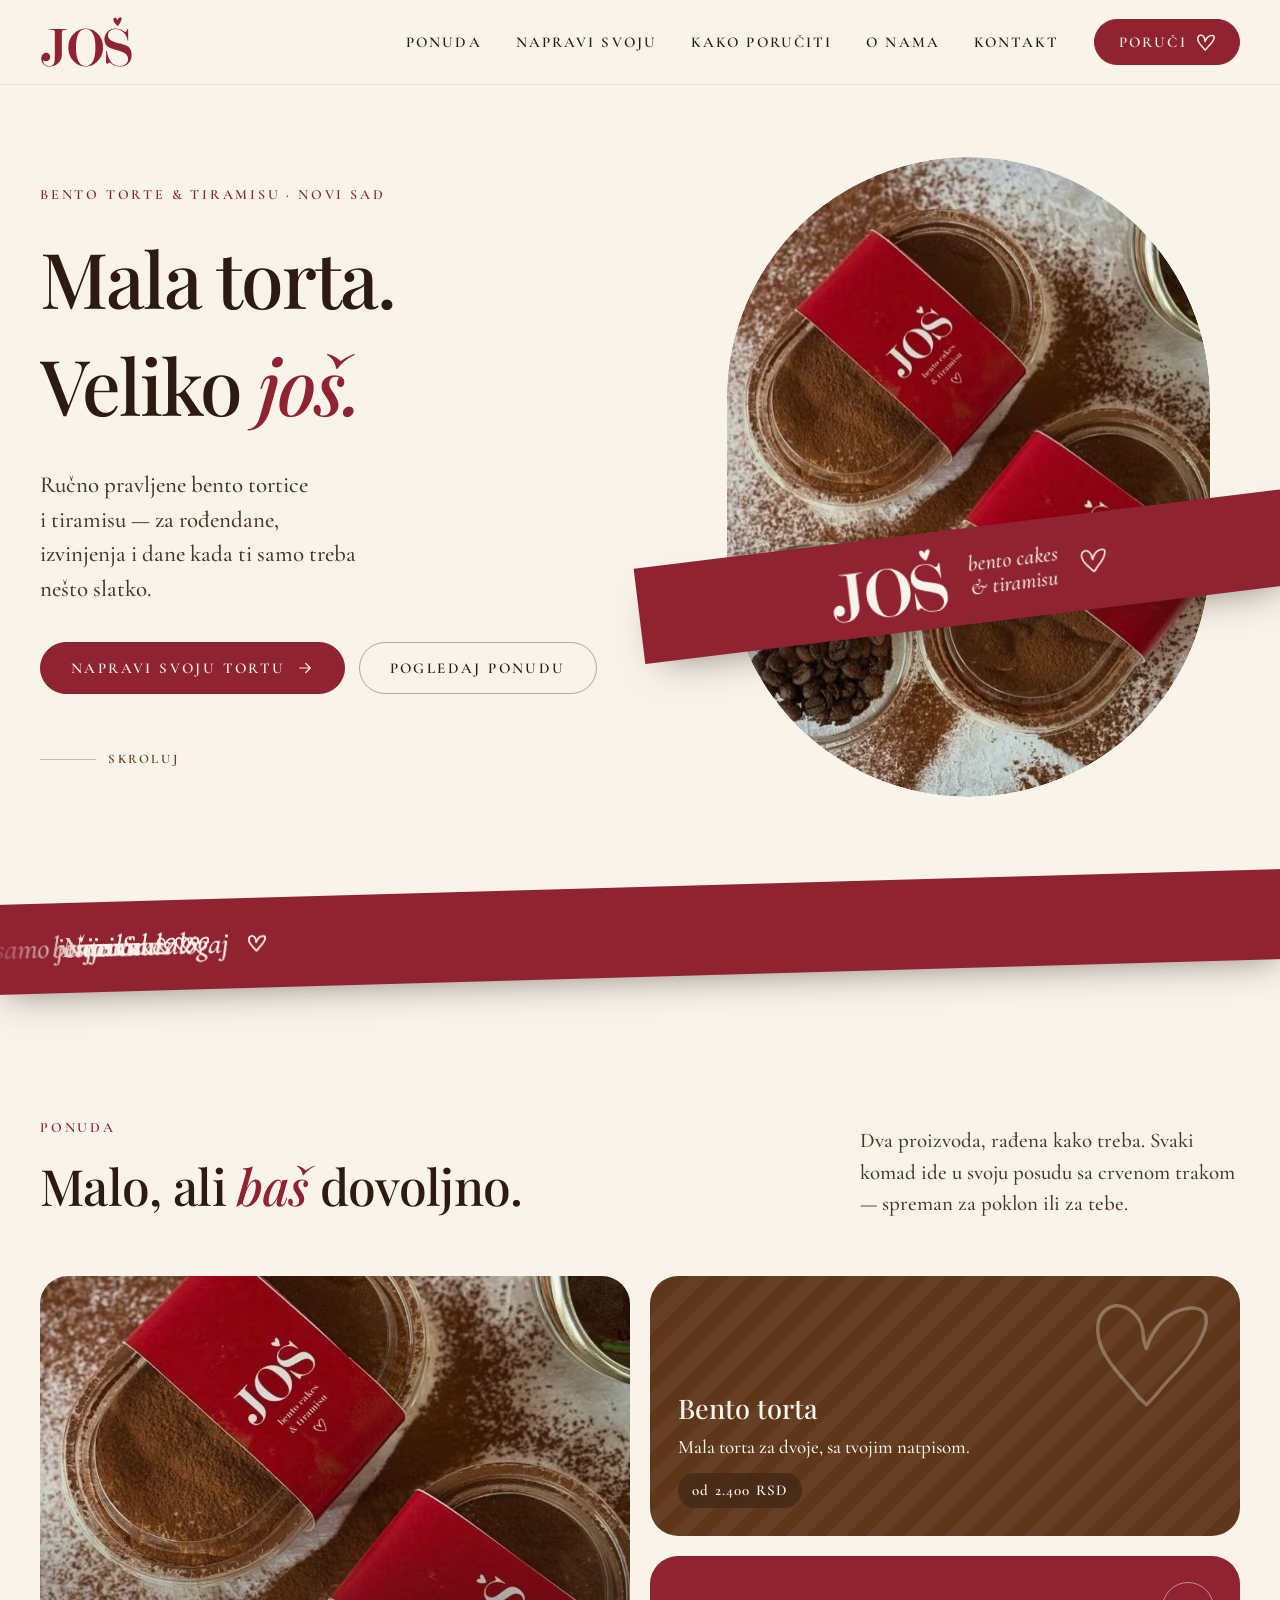
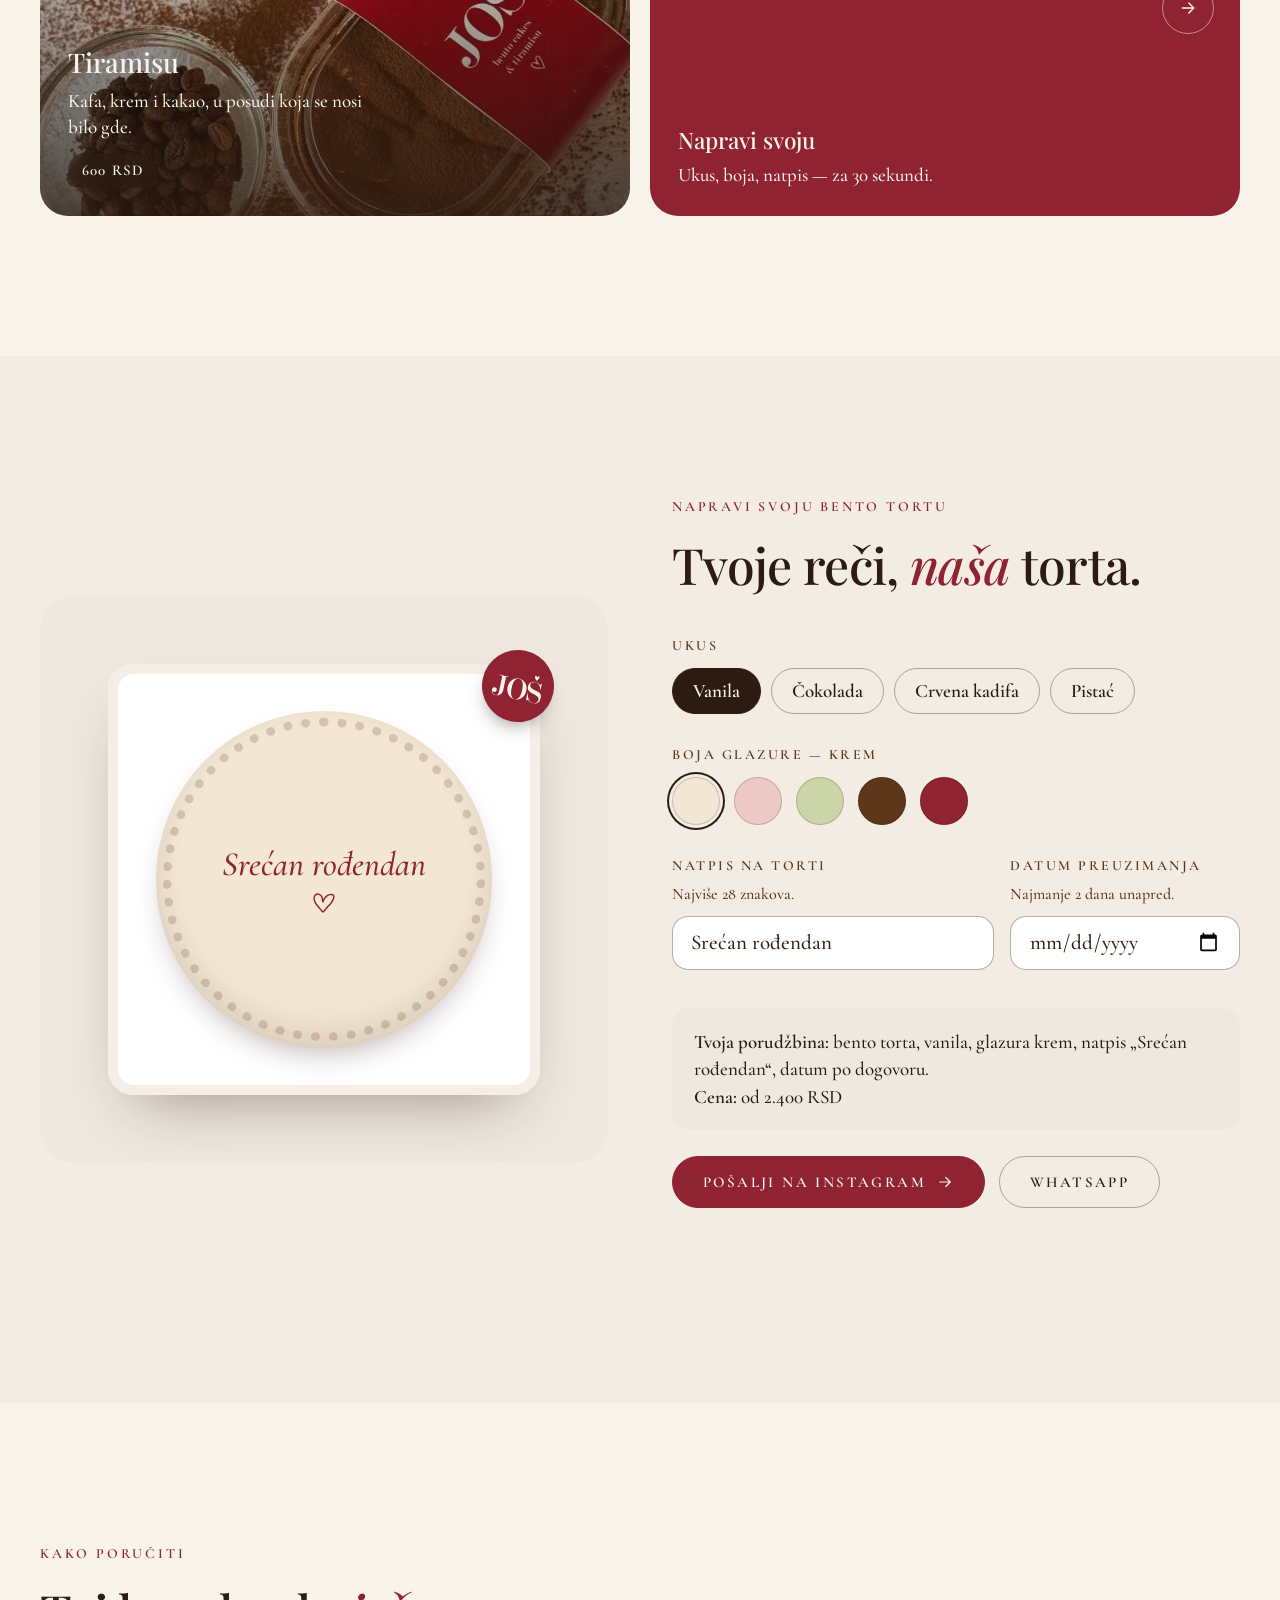
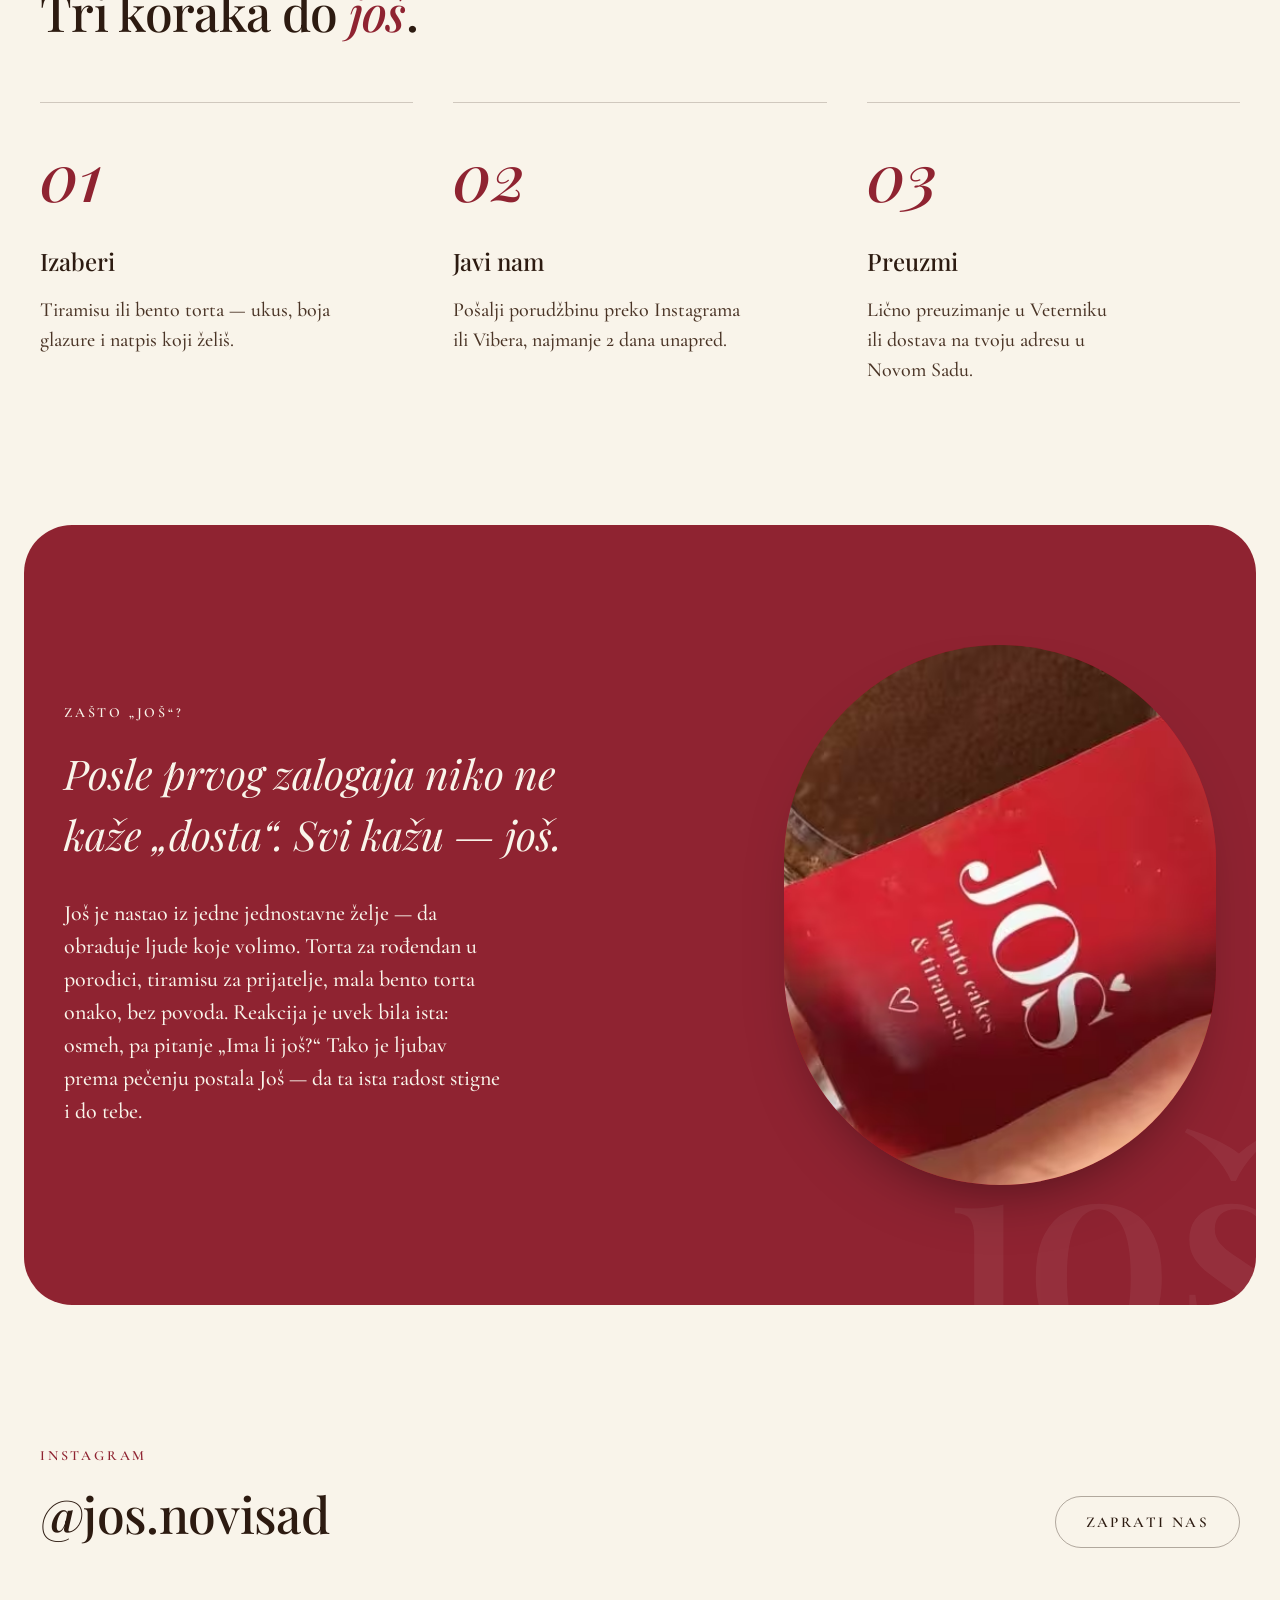
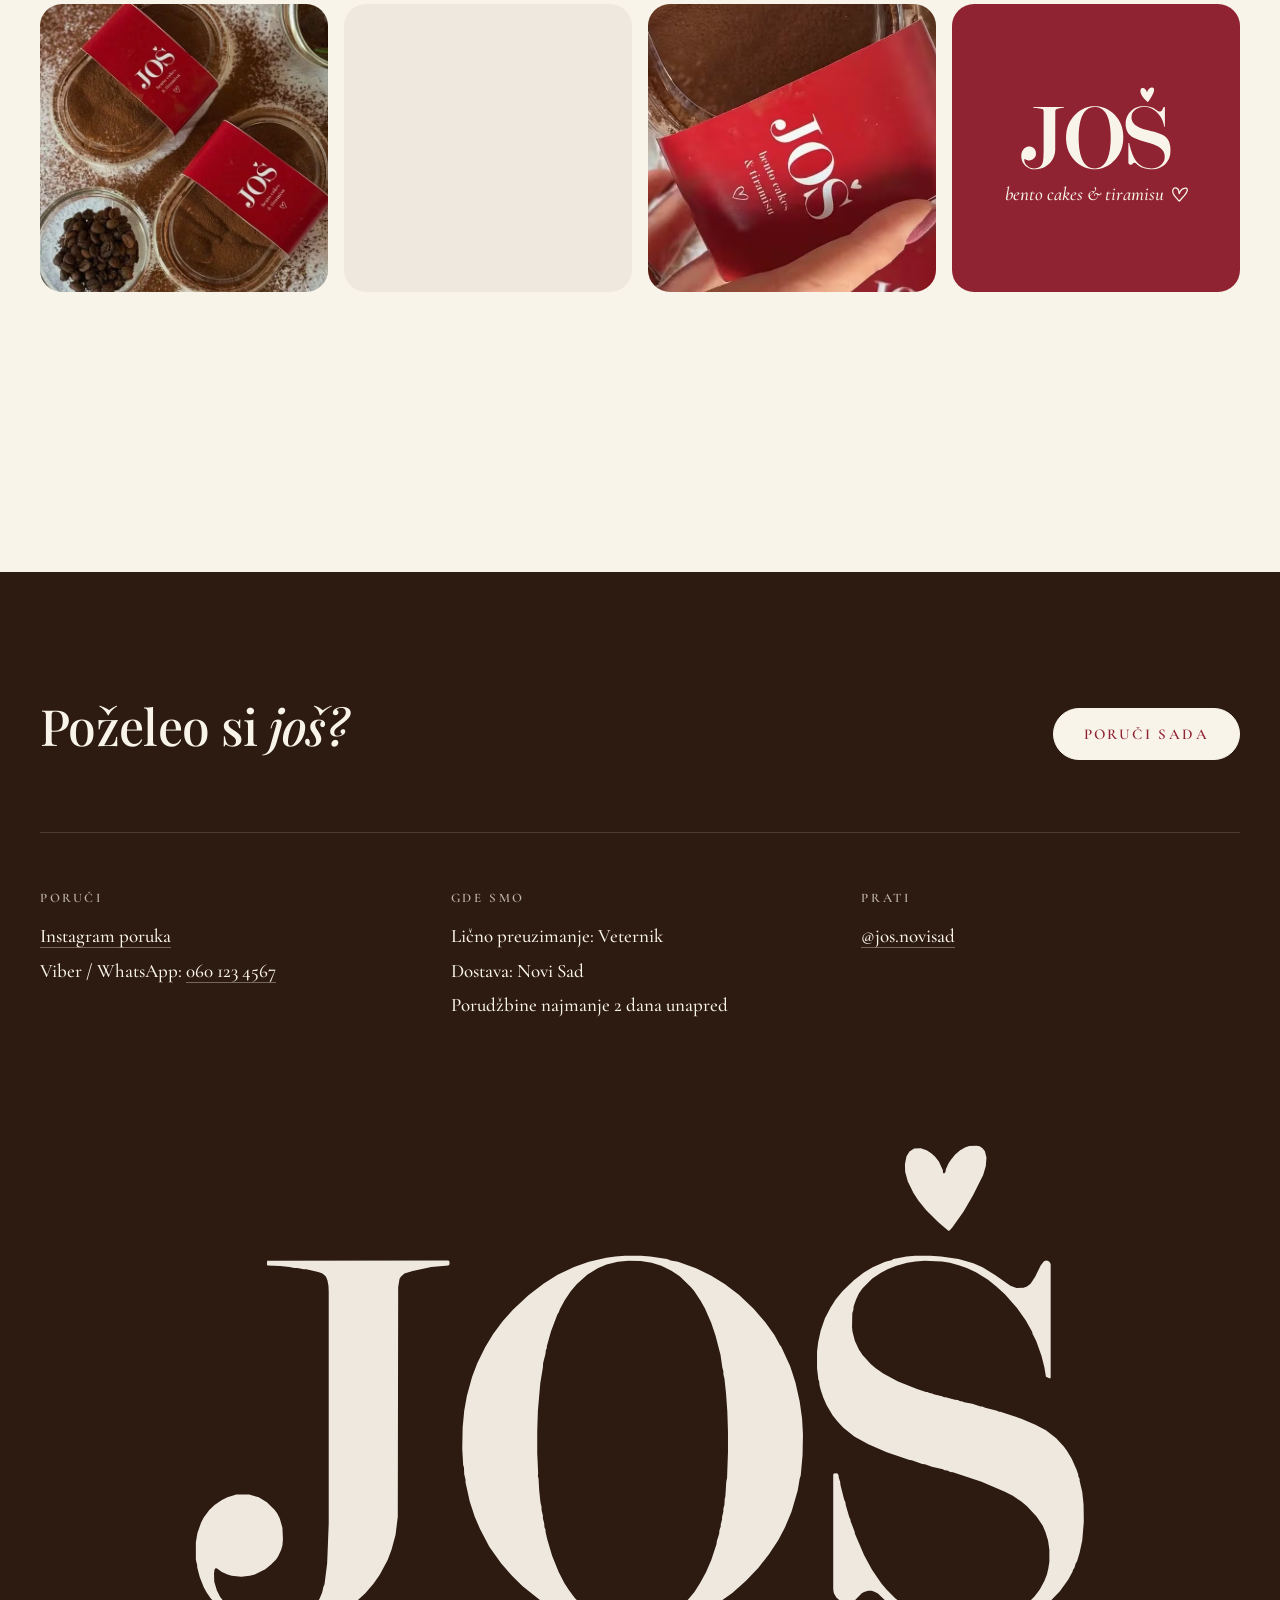
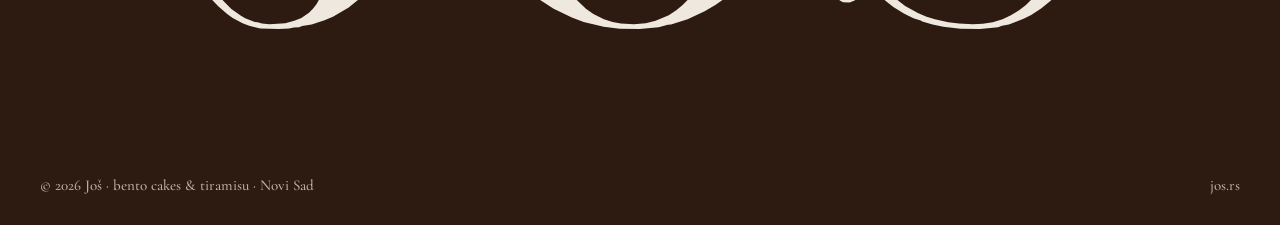
==== commit 020300b5: "Added new OG images" ====
--- a/index.html
+++ b/index.html
@@ -15,10 +15,10 @@
 <meta property="og:type" content="website">
 <meta property="og:locale" content="sr_RS">
 <meta property="og:site_name" content="Još">
-<meta property="og:title" content="Još — bento torte i tiramisu">
-<meta property="og:description" content="Mala torta. Veliko još. Bento torte sa tvojim natpisom i tiramisu, Veternik i Novi Sad.">
+<meta property="og:title" content="Još - bento torte i tiramisu">
+<meta property="og:description" content="Mala torta. Veliko još. Bento torte sa tvojim natpisom i tiramisu | Novi Sad.">
 <meta property="og:url" content="https://jos.rs/">
-<meta property="og:image" content="https://jos.rs/img/og.jpg">
+<meta property="og:image" content="https://jos.rs/img/jos-og-1.jpg">
 <meta property="og:image:width" content="1200">
 <meta property="og:image:height" content="630">
 <meta property="og:image:alt" content="Dva tiramisua u providnim posudama sa crvenom Još trakom, posuti kakaom">
@@ -84,6 +84,7 @@
   ]
 }
 </script>
+<script defer src="https://a.eror.me/script.js" data-website-id="b3a15a15-c8f8-4351-8ad4-a2dc9870a541"></script>
 </head>
 <body class="page">
 <a class="skip-link" href="#content">Preskoči na sadržaj</a>
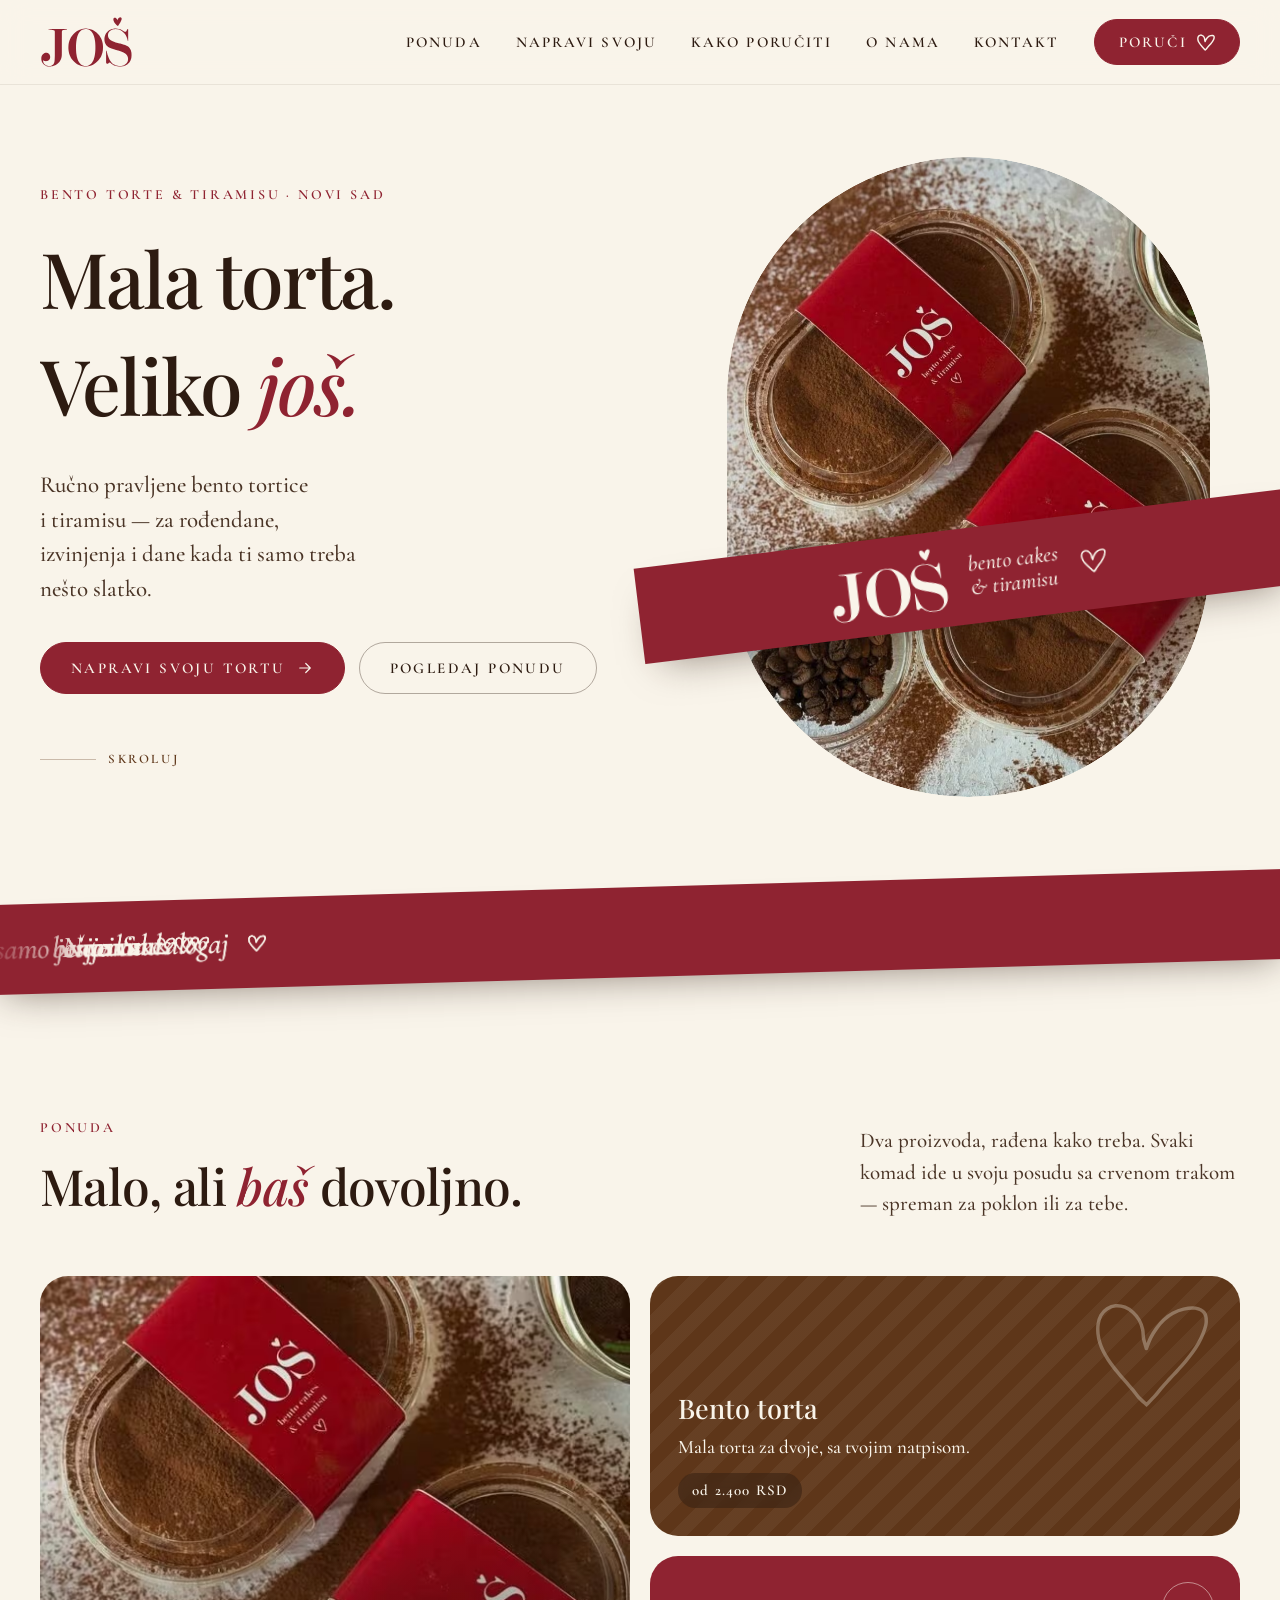
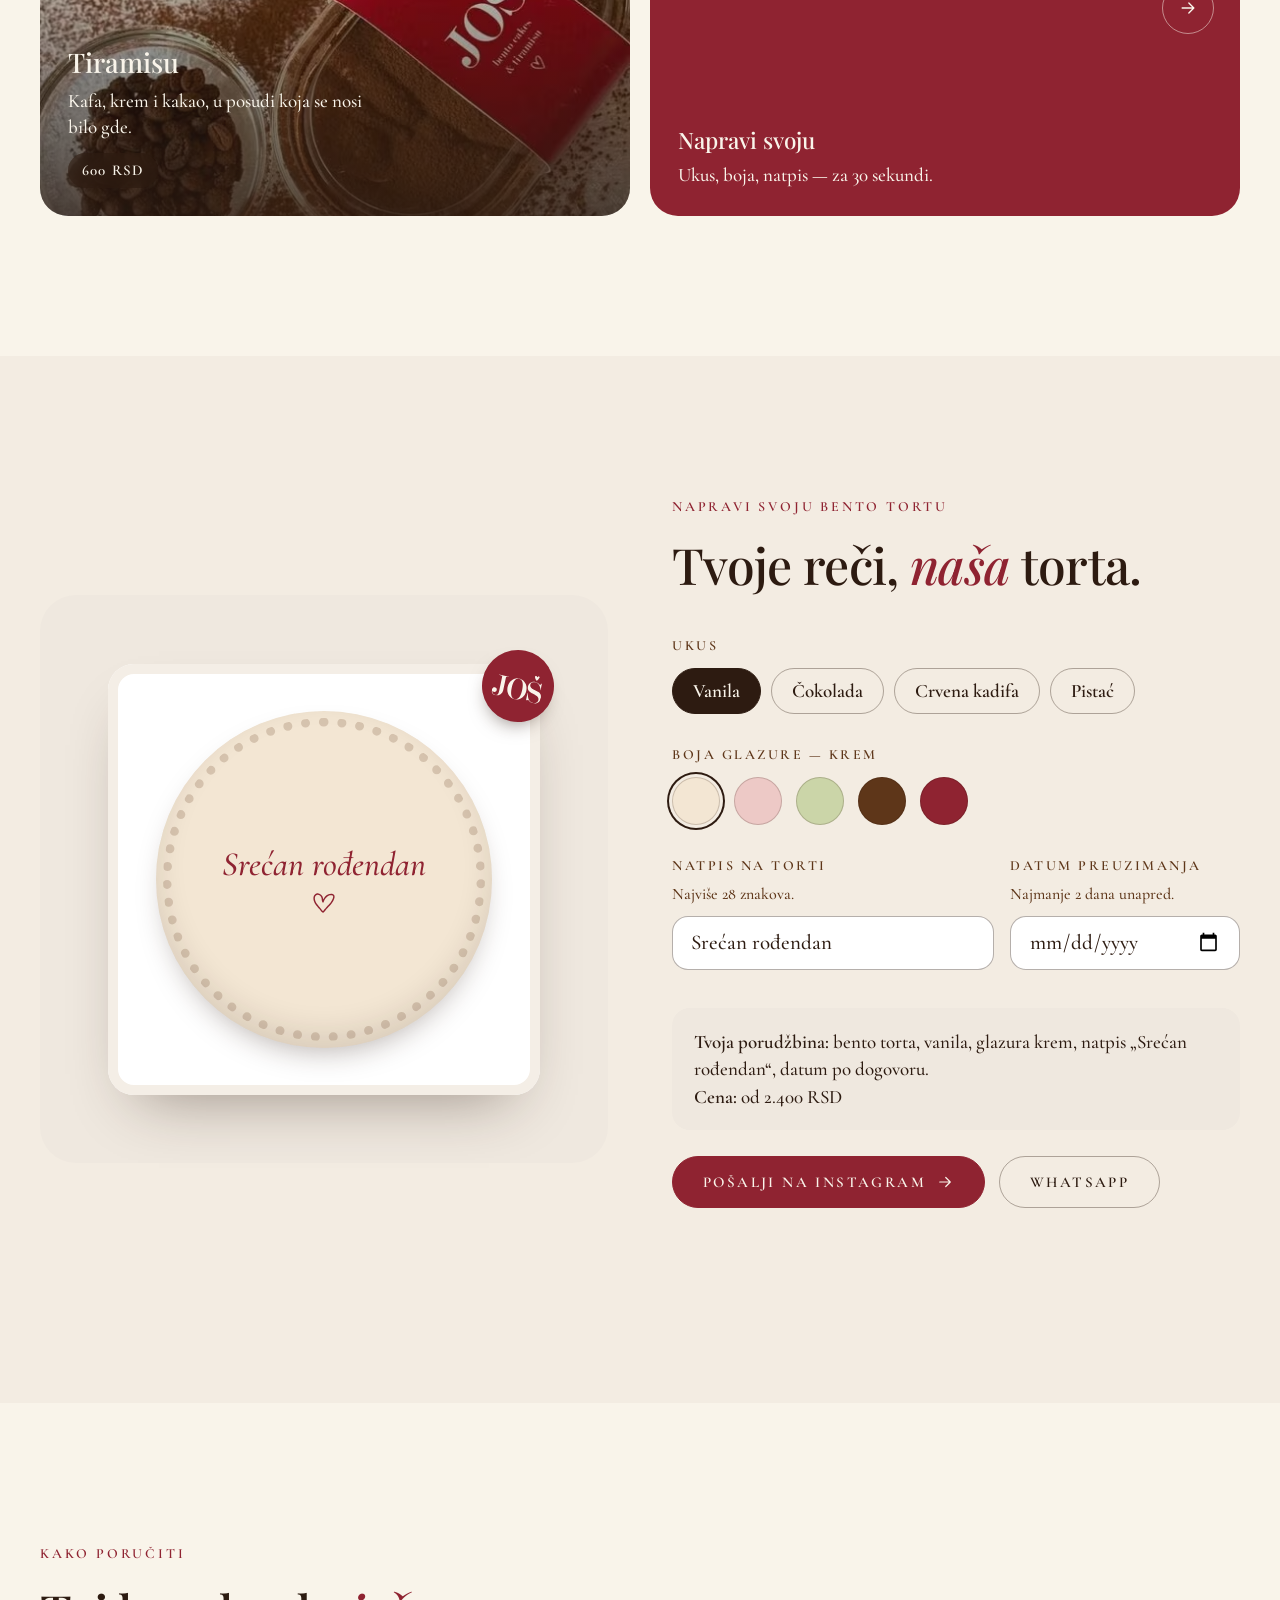
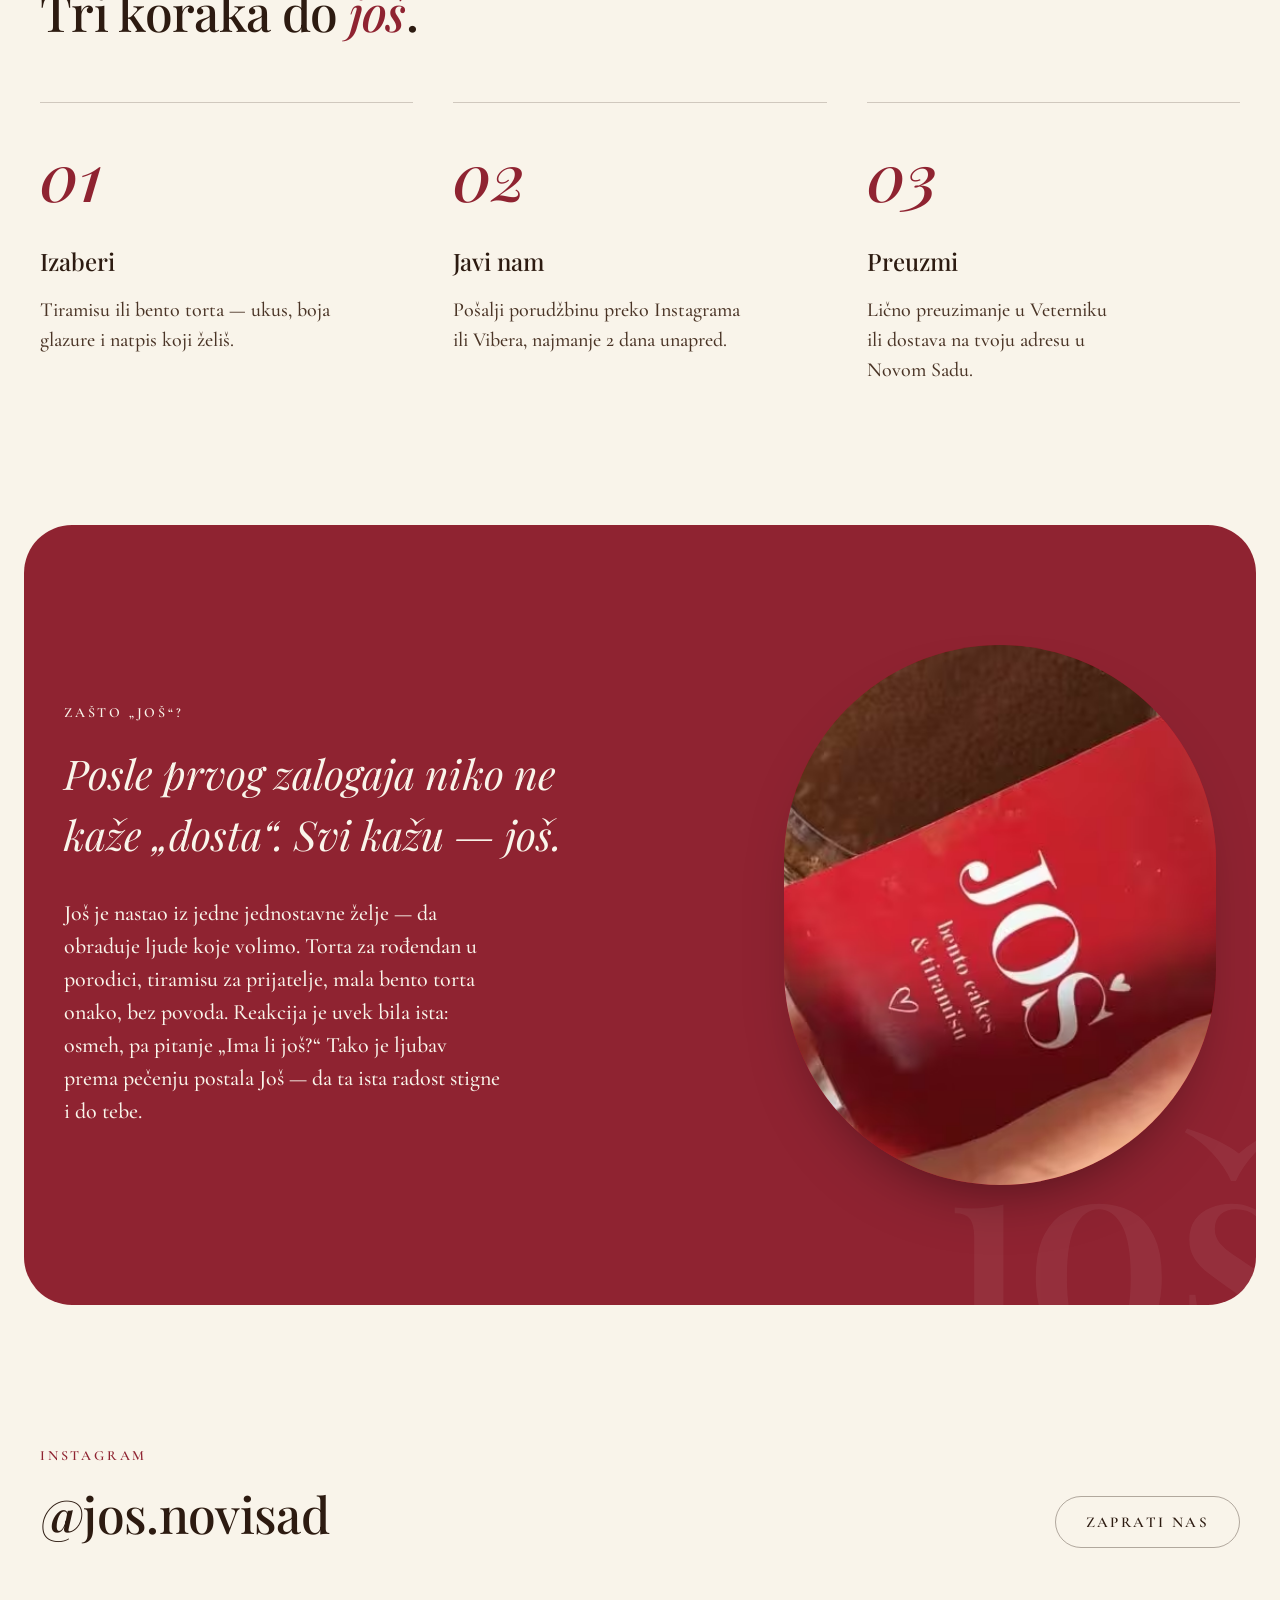
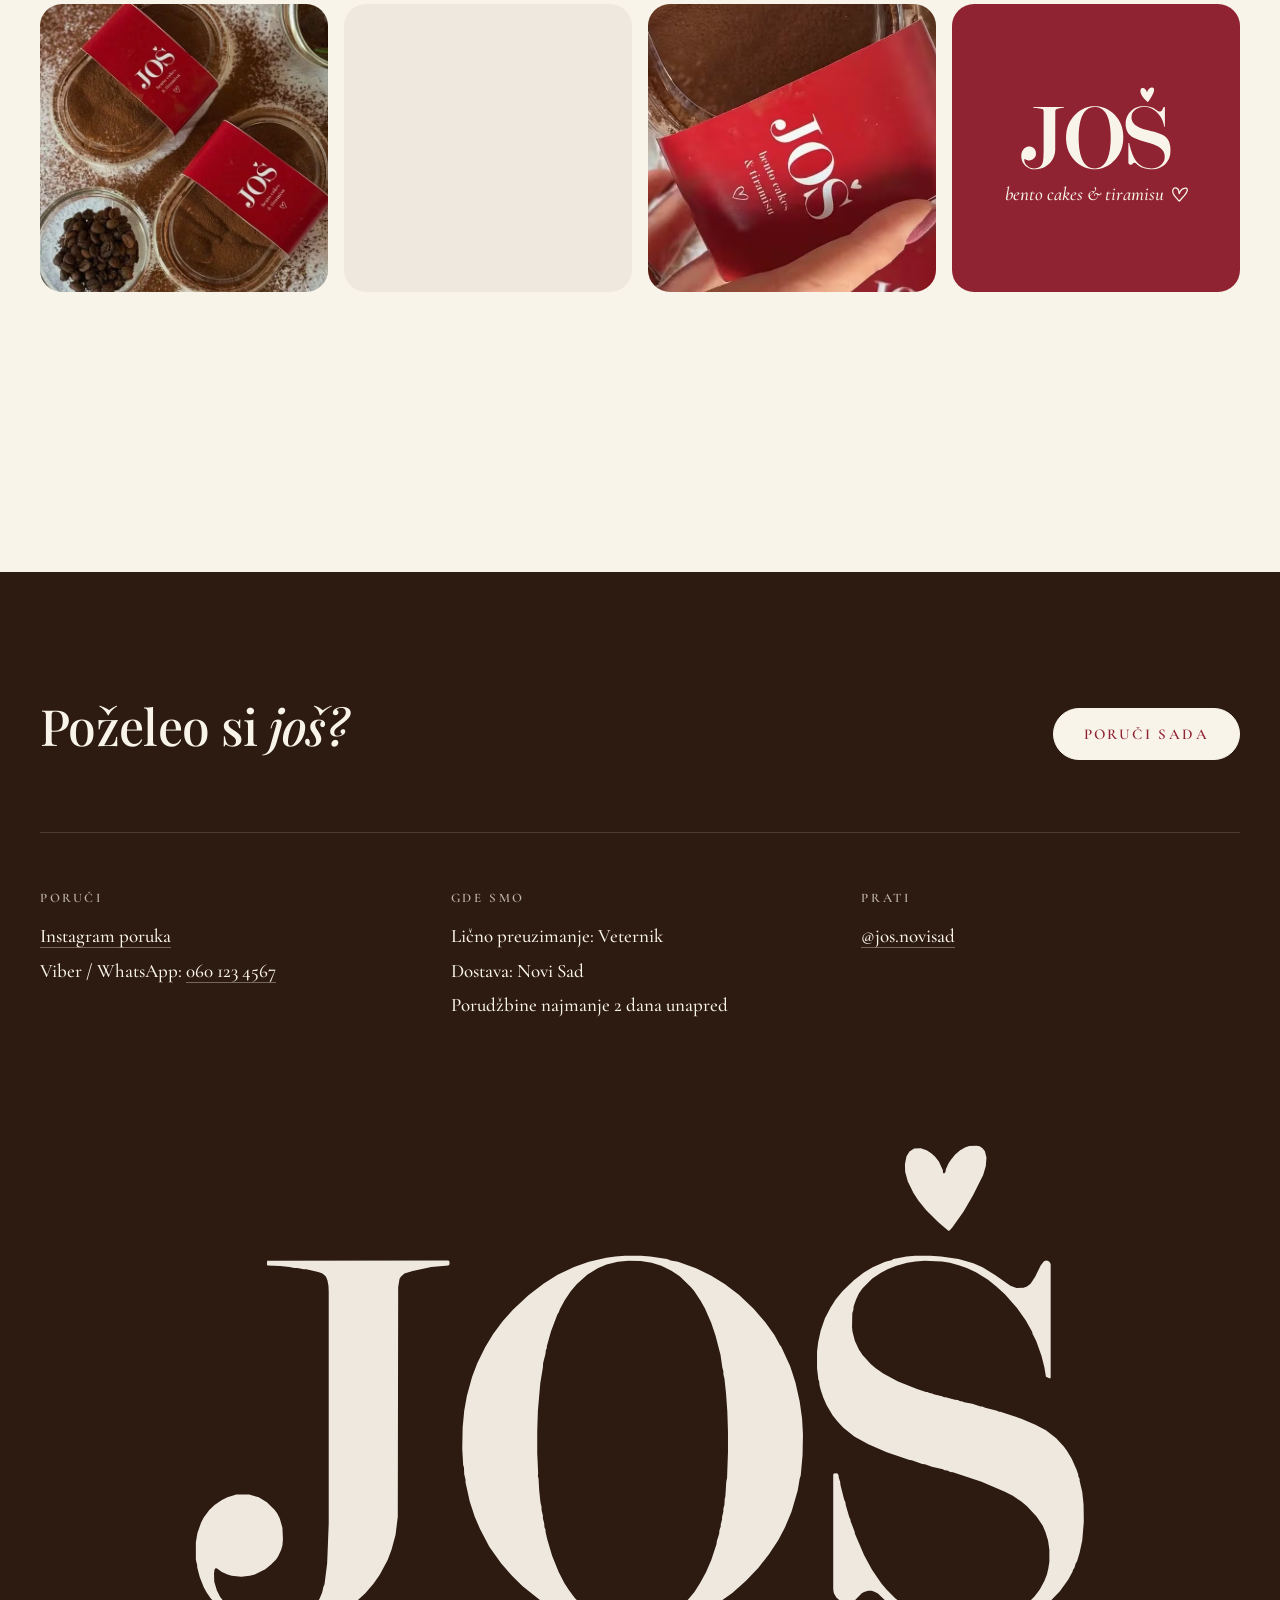
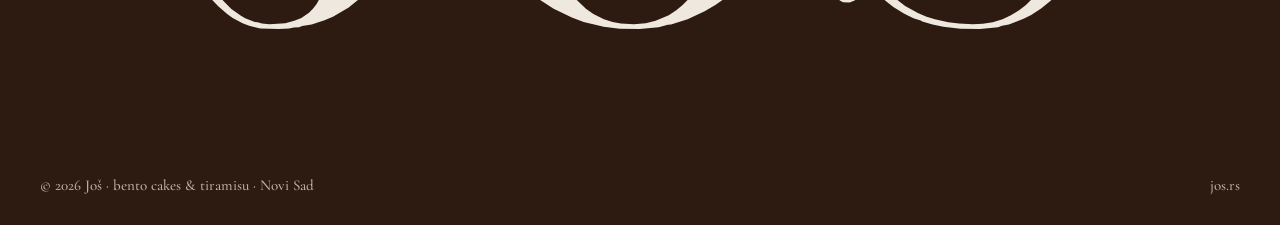
==== commit 6467cf23: "changed page title" ====
--- a/index.html
+++ b/index.html
@@ -7,7 +7,7 @@
 <meta name="text-scale" content="scale">
 <meta name="color-scheme" content="light">
 <meta name="referrer" content="strict-origin-when-cross-origin">
-<title>Još — bento torte i tiramisu · Veternik, Novi Sad</title>
+<title>Još - bento torte i tiramisu | Novi Sad</title>
 <meta name="description" content="Ručno pravljene bento torte sa tvojim natpisom i tiramisu u posudi sa crvenom trakom. Lično preuzimanje u Veterniku ili dostava po Novom Sadu. Poruči preko Instagrama.">
 <link rel="canonical" href="https://jos.rs/">
 <meta name="theme-color" content="#8F2331">
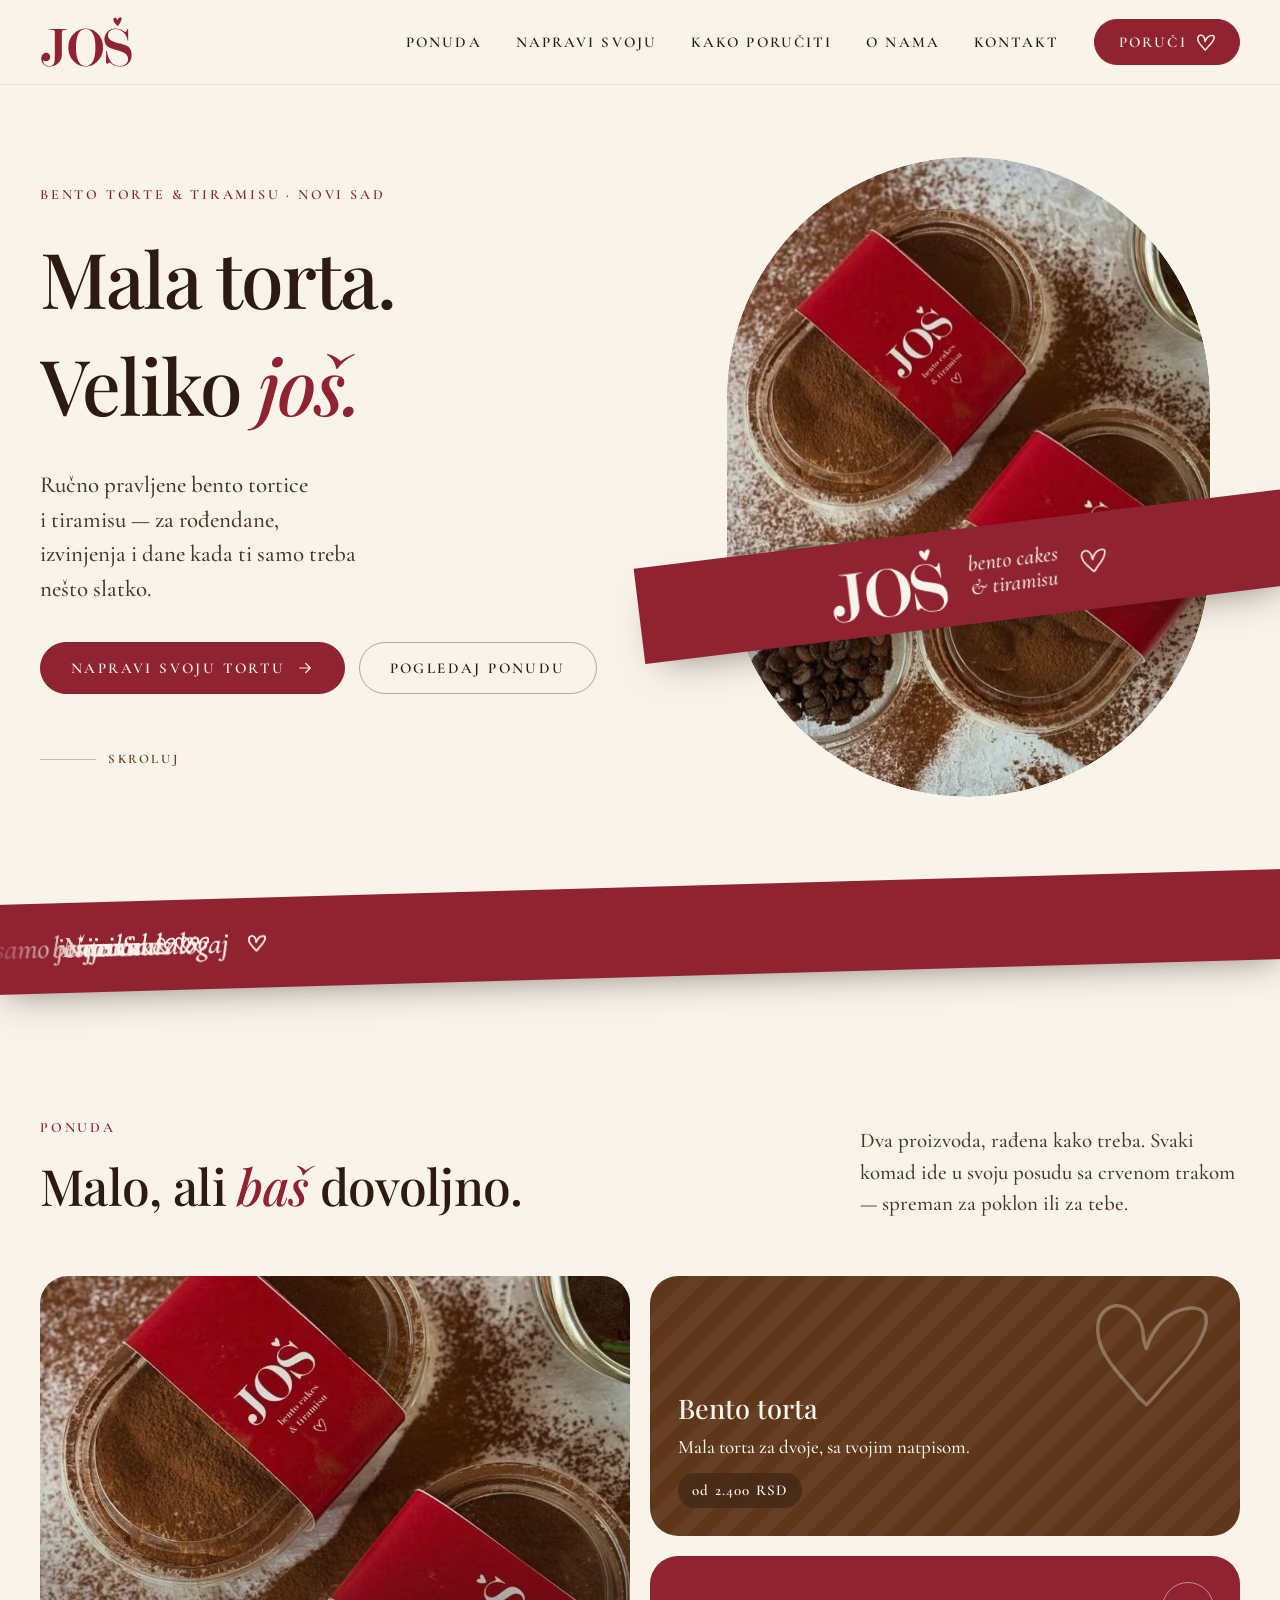
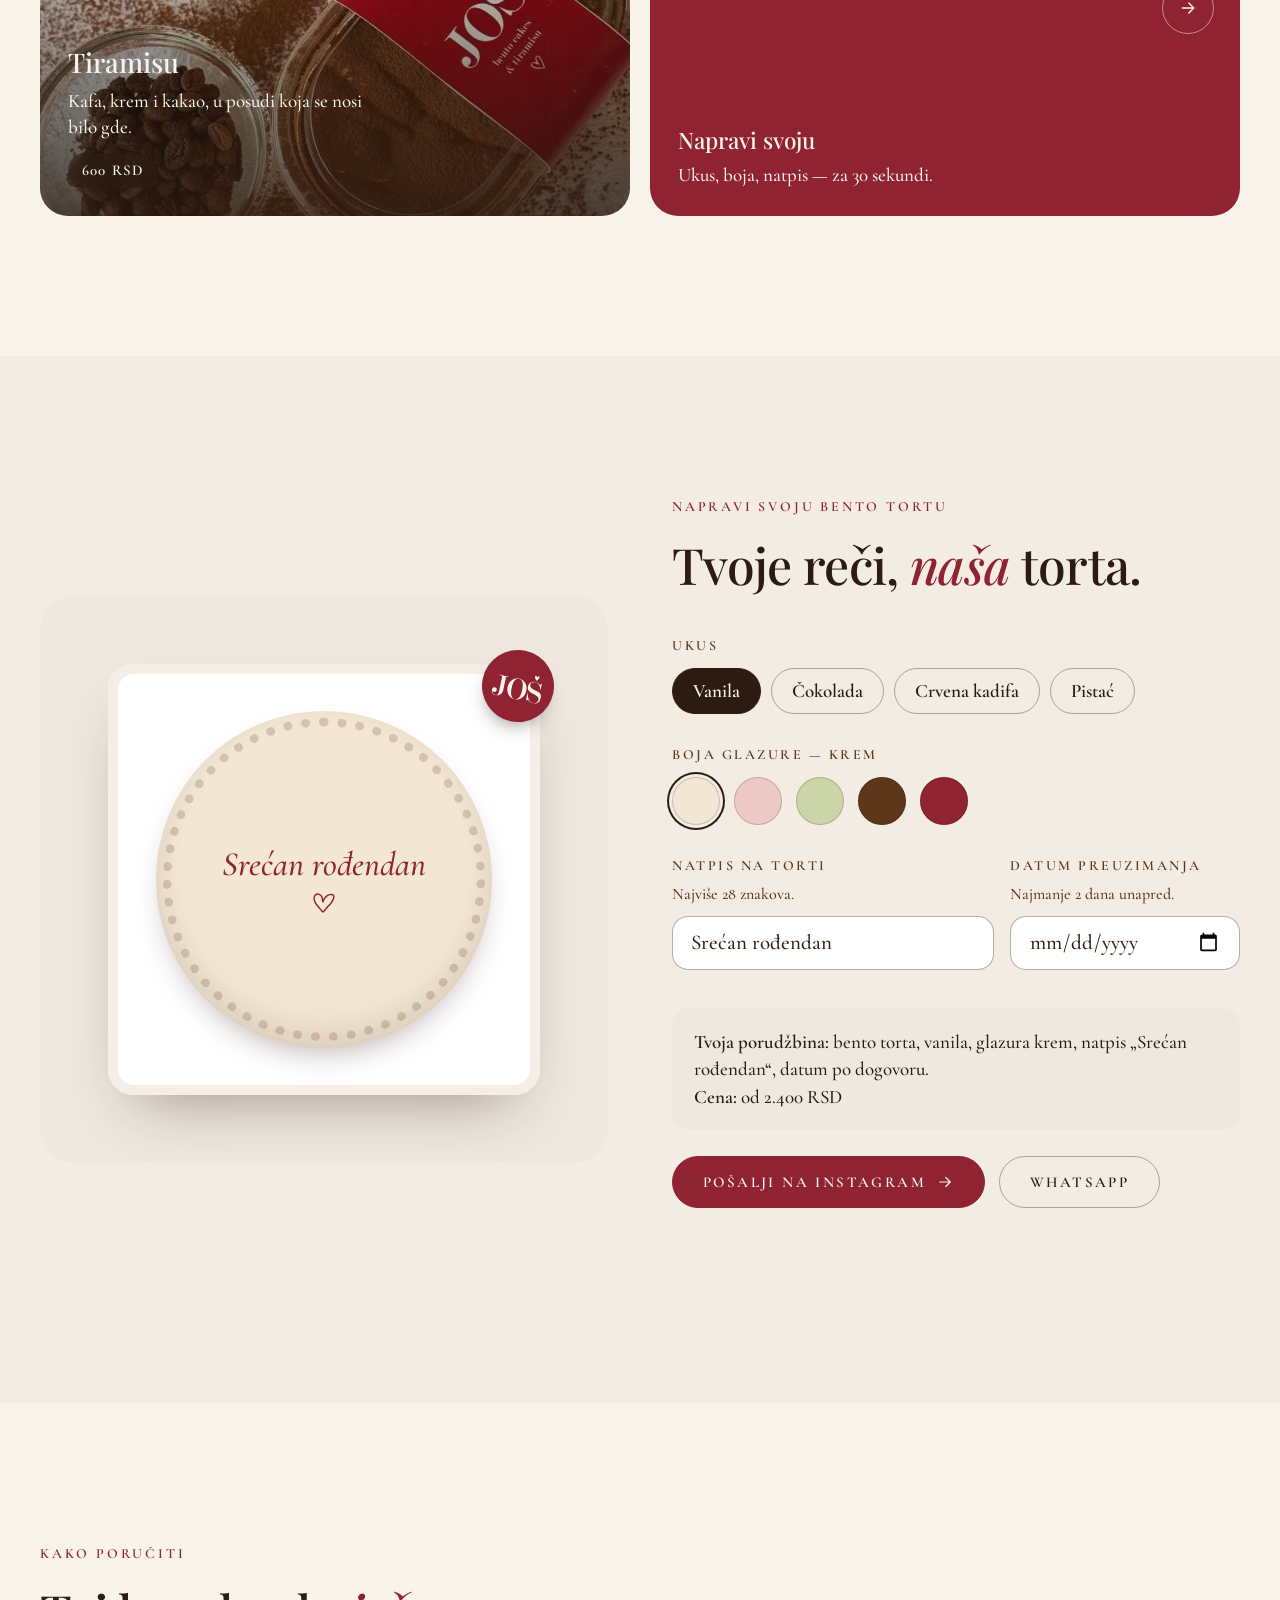
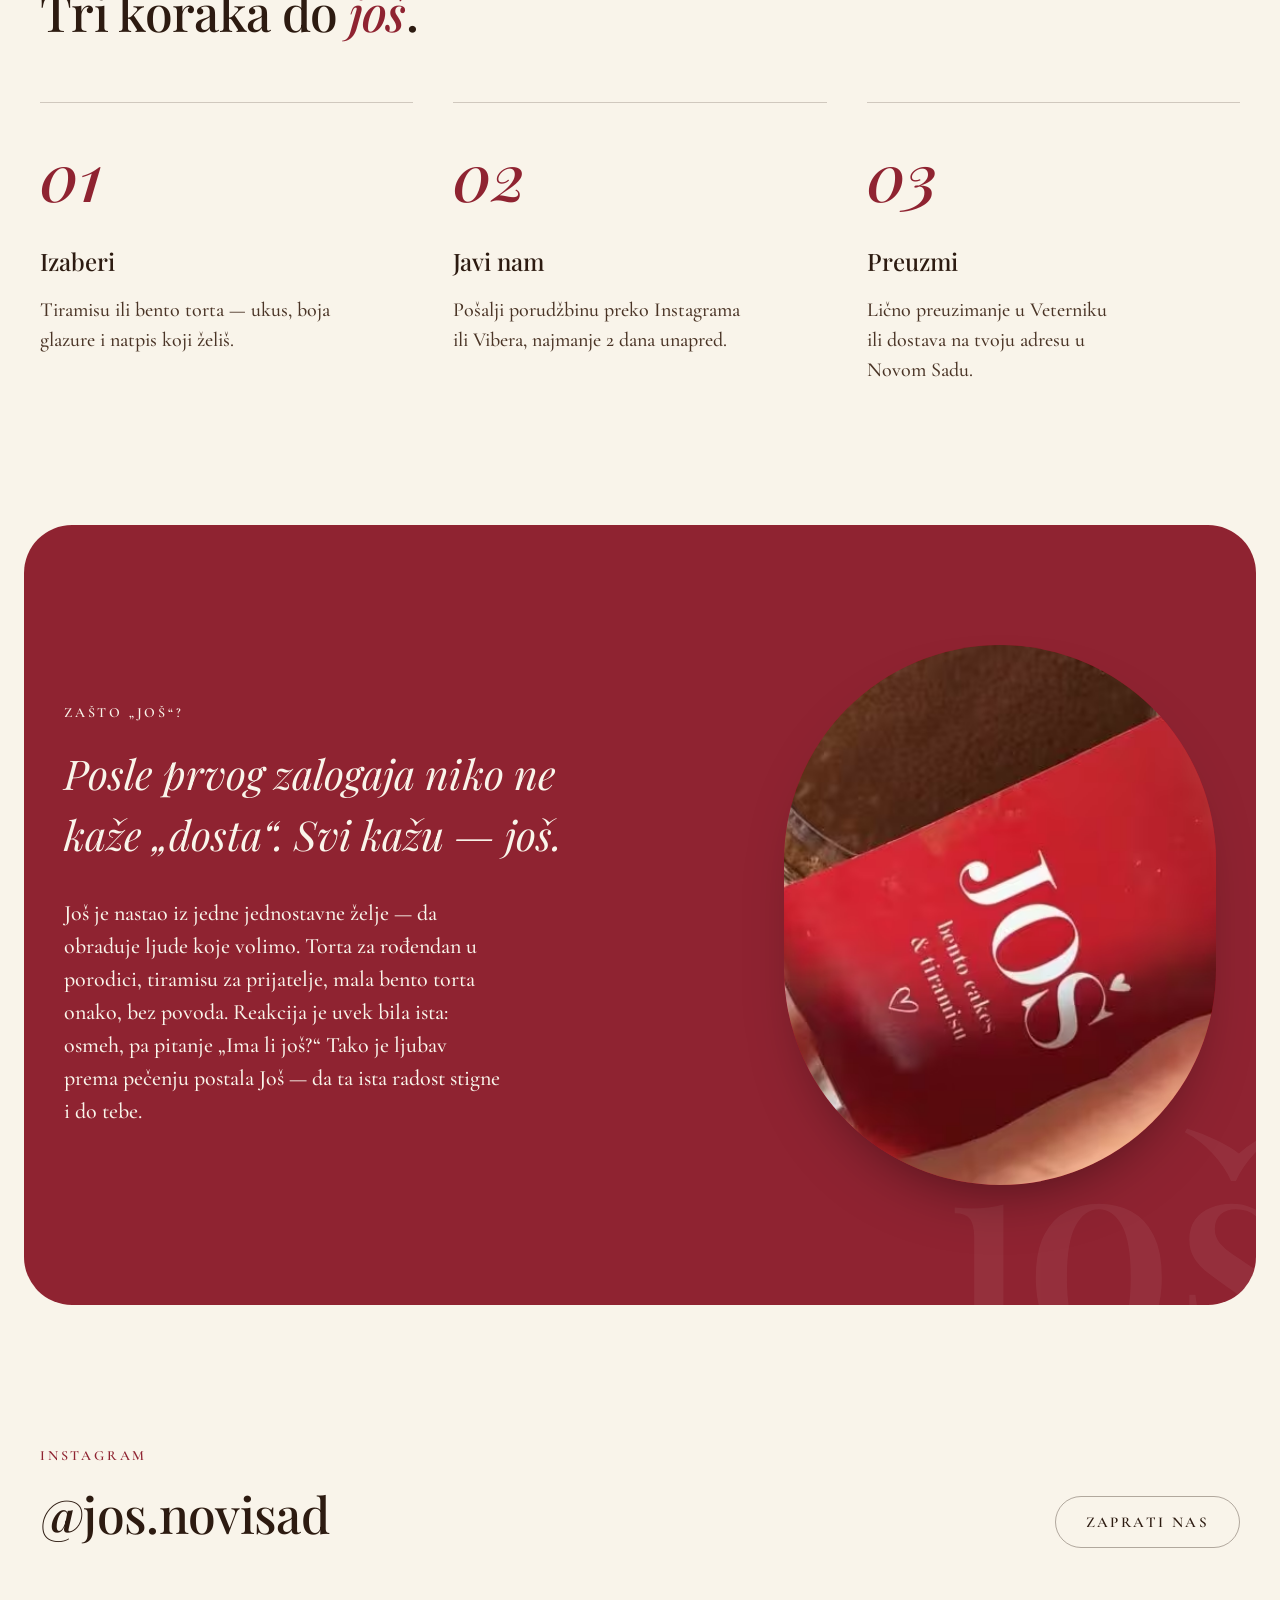
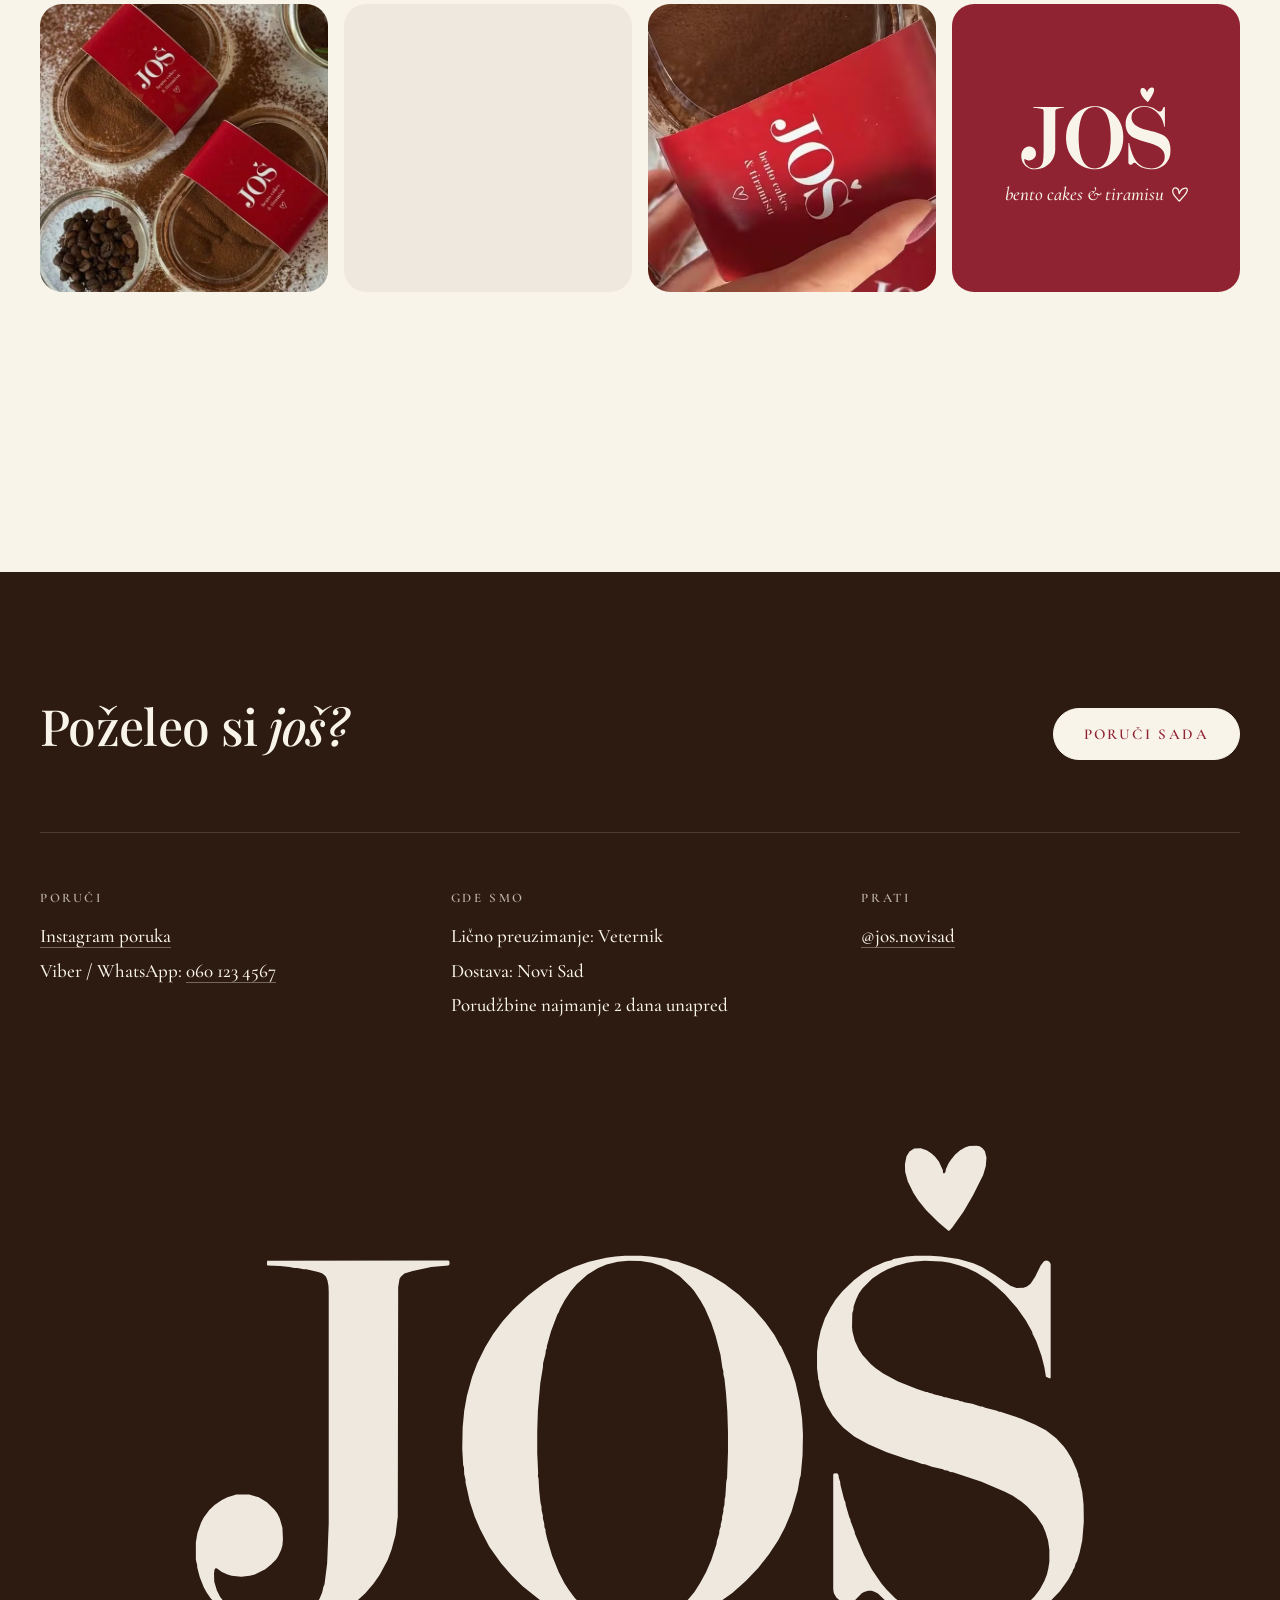
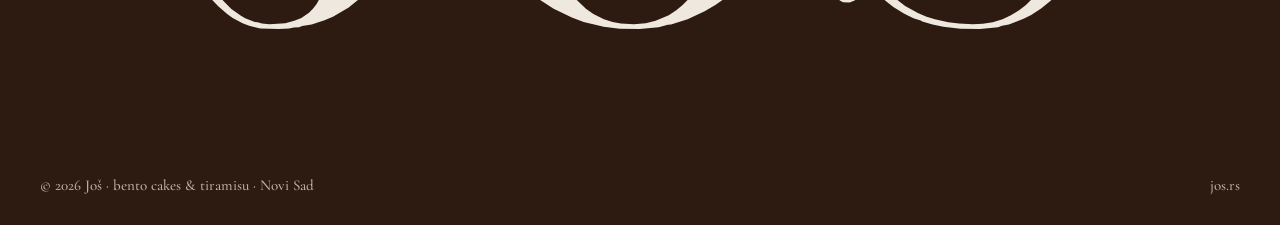
==== commit 59b3d555: "shorten meta description" ====
--- a/index.html
+++ b/index.html
@@ -8,7 +8,7 @@
 <meta name="color-scheme" content="light">
 <meta name="referrer" content="strict-origin-when-cross-origin">
 <title>Još - bento torte i tiramisu | Novi Sad</title>
-<meta name="description" content="Ručno pravljene bento torte sa tvojim natpisom i tiramisu u posudi sa crvenom trakom. Lično preuzimanje u Veterniku ili dostava po Novom Sadu. Poruči preko Instagrama.">
+<meta name="description" content="Ručno pravljene bento torte sa tvojim natpisom i tiramisu u posudi sa crvenom trakom. Lično preuzimanje u Veterniku ili dostava po Novom Sadu.">
 <link rel="canonical" href="https://jos.rs/">
 <meta name="theme-color" content="#8F2331">
 
